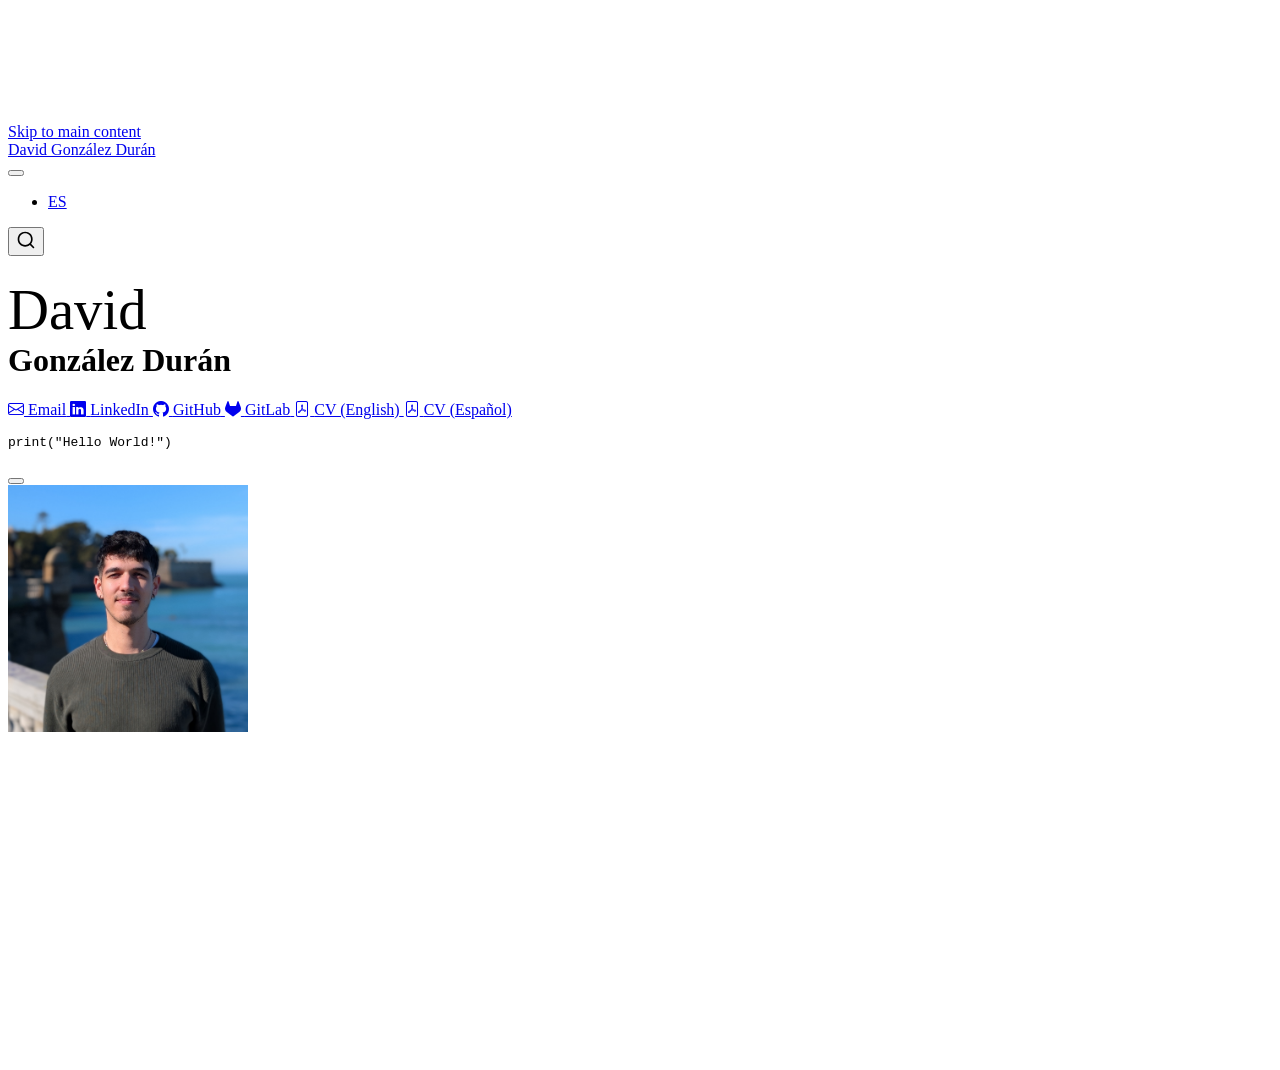
==== en/index.html @ 1451e38f "Built site for gh-pages" ====
<!DOCTYPE html>
<html xmlns="http://www.w3.org/1999/xhtml" lang="en" xml:lang="en"><head>

<meta charset="utf-8">
<meta name="generator" content="quarto-1.11.9">

<meta name="viewport" content="width=device-width, initial-scale=1.0, user-scalable=yes">


<title>David González Durán</title>
<style>
/* Default styles provided by pandoc.
** See https://pandoc.org/MANUAL.html#variables-for-html for config info.
*/
span.smallcaps{font-variant: small-caps;}
div.columns{display: flex; gap: 1.5em;}
div.column{flex: auto;}
@media screen {
div.columns{gap: min(4vw, 1.5em);}
div.column{overflow-x: auto;}
}
div.hanging-indent{margin-left: 1.5em; text-indent: -1.5em;}
ul.task-list{list-style: none;}
ul.task-list li input[type="checkbox"] {
  width: 0.8em;
  margin: 0 0.8em 0.2em -1em; /* quarto-specific, see https://github.com/quarto-dev/quarto-cli/issues/4556 */ 
  vertical-align: middle;
}
/* CSS for syntax highlighting */
html { -webkit-text-size-adjust: 100%; }
pre > code.sourceCode { white-space: pre; position: relative; }
pre > code.sourceCode > span { display: inline-block; line-height: 1.25; }
pre > code.sourceCode > span:empty { height: 1.2em; }
.sourceCode { overflow: visible; }
code.sourceCode > span { color: inherit; text-decoration: inherit; }
div.sourceCode { margin: 1em 0; }
pre.sourceCode { margin: 0; }
@media screen {
div.sourceCode { overflow: auto; }
}
@media print {
pre > code.sourceCode { white-space: pre-wrap; }
pre > code.sourceCode > span { text-indent: -5em; padding-left: 5em; }
}
pre.numberSource code
  { counter-reset: source-line 0; }
pre.numberSource code > span
  { position: relative; left: -4em; counter-increment: source-line; }
pre.numberSource code > span > a:first-child::before
  { content: counter(source-line);
    position: relative; left: -1em; text-align: right; vertical-align: baseline;
    border: none; display: inline-block;
    -webkit-touch-callout: none; -webkit-user-select: none;
    -khtml-user-select: none; -moz-user-select: none;
    -ms-user-select: none; user-select: none;
    padding: 0 4px; width: 4em;
  }
pre.numberSource { margin-left: 3em;  padding-left: 4px; }
div.sourceCode
  {   }
@media screen {
pre > code.sourceCode > span > a:first-child::before { text-decoration: underline; }
}
</style>


<script src="../site_libs/quarto-nav/quarto-nav.js"></script>
<script src="../site_libs/quarto-nav/headroom.min.js"></script>
<script src="../site_libs/clipboard/clipboard.min.js"></script>
<script src="../site_libs/quarto-search/autocomplete.umd.js"></script>
<script src="../site_libs/quarto-search/fuse.min.js"></script>
<script src="../site_libs/quarto-search/quarto-search.js"></script>
<meta name="quarto:offset" content="../">
<script src="../site_libs/quarto-html/quarto.js" type="module"></script>
<script src="../site_libs/quarto-html/tabsets/tabsets.js" type="module"></script>
<script src="../site_libs/quarto-html/scrollable-regions/scrollable-regions.js" type="module"></script>
<script src="../site_libs/quarto-html/popper.min.js"></script>
<script src="../site_libs/quarto-html/tippy.umd.min.js"></script>
<link href="../site_libs/quarto-html/tippy.css" rel="stylesheet">
<link href="../site_libs/quarto-html/quarto-syntax-highlighting-63b5708e65d6cd79cd7618c58d0c21e7.css" rel="stylesheet" id="quarto-text-highlighting-styles">
<script src="../site_libs/bootstrap/bootstrap.min.js"></script>
<link href="../site_libs/bootstrap/bootstrap-icons.css" rel="stylesheet">
<link href="../site_libs/bootstrap/bootstrap-48eea8e06ff06eb442a2daacfce5ac08.min.css" rel="stylesheet" append-hash="true" id="quarto-bootstrap" data-mode="light">
<script id="quarto-search-options" type="application/json">{
  "location": "navbar",
  "copy-button": false,
  "collapse-after": 3,
  "panel-placement": "end",
  "type": "overlay",
  "limit": 50,
  "keyboard-shortcut": [
    "f",
    "/",
    "s"
  ],
  "show-item-context": false,
  "language": {
    "search-no-results-text": "No results",
    "search-matching-documents-text": "matching documents",
    "search-copy-link-title": "Copy link to search",
    "search-hide-matches-text": "Hide additional matches",
    "search-more-match-text": "more match in this document",
    "search-more-matches-text": "more matches in this document",
    "search-clear-button-title": "Clear",
    "search-text-placeholder": "",
    "search-detached-cancel-button-title": "Cancel",
    "search-submit-button-title": "Submit",
    "search-label": "Search"
  }
}</script>


<link rel="stylesheet" href="../styles.css">
<link rel="alternate" hreflang="es" href="https://davidgondur.github.io/">
<link rel="alternate" hreflang="en" href="https://davidgondur.github.io/en/">
<link rel="alternate" hreflang="x-default" href="https://davidgondur.github.io/">
</head>

<body class="nav-fixed fullcontent quarto-light"><a id="quarto-skip-link" class="visually-hidden-focusable" href="#quarto-document-content">Skip to main content</a>

<div id="quarto-search-results"></div>
  <header id="quarto-header" class="headroom fixed-top">
    <nav class="navbar navbar-expand-lg " data-bs-theme="dark" aria-label="Site">
      <div class="navbar-container container-fluid">
      <div class="navbar-brand-container mx-auto">
    <a class="navbar-brand" href="../index.html">
    <span class="navbar-title">David González Durán</span>
    </a>
  </div>
          <button class="navbar-toggler" type="button" data-bs-toggle="collapse" data-bs-target="#navbarCollapse" aria-controls="navbarCollapse" aria-expanded="false" aria-label="Toggle navigation" onclick="if (window.quartoToggleHeadroom) { window.quartoToggleHeadroom(); }">
  <span class="navbar-toggler-icon"></span>
</button>
          <div class="collapse navbar-collapse" id="navbarCollapse">
            <ul class="navbar-nav navbar-nav-scroll ms-auto">
  <li class="nav-item">
    <a class="nav-link" href="../" hreflang="es" lang="es" title="Ver en español" aria-label="Ver en español"> 
<span class="menu-text">ES</span></a>
  </li>  
</ul>
          </div> <!-- /navcollapse -->
            <div class="quarto-navbar-tools">
</div>
            <div id="quarto-search" class="" title="Search"></div>
      </div> <!-- /container-fluid -->
    </nav>
</header>
<!-- content -->
<div id="quarto-content" class="quarto-container page-columns page-rows-contents page-layout-article page-navbar">
<!-- sidebar -->
<!-- margin-sidebar -->
    
<!-- main -->
<div class="quarto-about-solana column-body">
  <div class="about-entity">
    <div class="entity-contents">
      <header id="title-block-header" class="quarto-title-block default">
<div class="quarto-title">
<h1 class="title"><span style="font-weight: 400; font-size: 1.5cm; display: block;">David</span> González Durán</h1>
</div>
<div class="quarto-title-meta">
  </div>
</header> <div class="about-links">
  <a href="mailto:davidgondur@protonmail.com" class="about-link" rel="" target="">
    <i class="bi bi-envelope"></i>
     <span class="about-link-text">Email</span>
  </a>
  <a href="https://www.linkedin.com/in/davidgondur/" class="about-link" rel="" target="">
    <i class="bi bi-linkedin"></i>
     <span class="about-link-text">LinkedIn</span>
  </a>
  <a href="https://github.com/davidgondur" class="about-link" rel="" target="">
    <i class="bi bi-github"></i>
     <span class="about-link-text">GitHub</span>
  </a>
  <a href="https://gitlab.com/davidgondur" class="about-link" rel="" target="">
    <i class="bi bi-gitlab"></i>
     <span class="about-link-text">GitLab</span>
  </a>
  <a href="/assets/documents/cv-en.pdf" class="about-link" rel="" target="">
    <i class="bi bi-file-pdf"></i>
     <span class="about-link-text">CV (English)</span>
  </a>
  <a href="/assets/documents/cv-es.pdf" class="about-link" rel="" target="">
    <i class="bi bi-file-pdf"></i>
     <span class="about-link-text">CV (Español)</span>
  </a>
</div>
      <div class="about-contents"><main class="content" id="quarto-document-content" tabindex="-1">
<div class="code-copy-outer-scaffold"><div class="sourceCode" id="cb1"><pre class="sourceCode python code-with-copy"><code class="sourceCode python"><span id="cb1-1"><a href="#cb1-1" aria-hidden="true" tabindex="-1"></a><span class="bu">print</span>(<span class="st">"Hello World!"</span>)</span></code></pre></div><button title="Copy to Clipboard" class="code-copy-button"><i class="bi"></i></button></div>


</main></div>
    </div>
    <img src="../assets/images/profile_pic.jpg" class="about-image
  rounded " style="width: 15em;">
  </div>
</div>
 <!-- /main -->
<script id="quarto-html-after-body" type="application/javascript">
  window.document.addEventListener("DOMContentLoaded", function (event) {
    const isCodeAnnotation = (el) => {
      for (const clz of el.classList) {
        if (clz.startsWith('code-annotation-')) {                     
          return true;
        }
      }
      return false;
    }
    const onCopySuccess = function(e) {
      // button target
      const button = e.trigger;
      // don't keep focus
      button.blur();
      // flash "checked"
      button.classList.add('code-copy-button-checked');
      var currentTitle = button.getAttribute("title");
      button.setAttribute("title", "Copied!");
      let tooltip;
      if (window.bootstrap) {
        button.setAttribute("data-bs-toggle", "tooltip");
        button.setAttribute("data-bs-placement", "left");
        button.setAttribute("data-bs-title", "Copied!");
        tooltip = new bootstrap.Tooltip(button, 
          { trigger: "manual", 
            customClass: "code-copy-button-tooltip",
            offset: [0, -8]});
        tooltip.show();    
      }
      setTimeout(function() {
        if (tooltip) {
          tooltip.hide();
          button.removeAttribute("data-bs-title");
          button.removeAttribute("data-bs-toggle");
          button.removeAttribute("data-bs-placement");
        }
        button.setAttribute("title", currentTitle);
        button.classList.remove('code-copy-button-checked');
      }, 1000);
      // clear code selection
      e.clearSelection();
    }
    const getTextToCopy = function(trigger) {
      const outerScaffold = trigger.parentElement.cloneNode(true);
      const codeEl = outerScaffold.querySelector('code');
      for (const childEl of codeEl.children) {
        if (isCodeAnnotation(childEl)) {
          childEl.remove();
        }
      }
      return codeEl.innerText;
    }
    const clipboard = new window.ClipboardJS('.code-copy-button:not([data-in-quarto-modal])', {
      text: getTextToCopy
    });
    clipboard.on('success', onCopySuccess);
    if (window.document.getElementById('quarto-embedded-source-code-modal')) {
      const clipboardModal = new window.ClipboardJS('.code-copy-button[data-in-quarto-modal]', {
        text: getTextToCopy,
        container: window.document.getElementById('quarto-embedded-source-code-modal')
      });
      clipboardModal.on('success', onCopySuccess);
    }
      var localhostRegex = new RegExp(/^(?:http|https):\/\/localhost\:?[0-9]*\//);
      var mailtoRegex = new RegExp(/^mailto:/);
        var filterRegex = new RegExp("https:\/\/davidgondur\.github\.io");
      var isInternal = (href) => {
          return filterRegex.test(href) || localhostRegex.test(href) || mailtoRegex.test(href);
      }
      // Inspect non-navigation links and adorn them if external
      window.quartoDecorateExternalLinks = function (root) {
     var links = (root || window.document).querySelectorAll('a[href]:not(.nav-link):not(.navbar-brand):not(.toc-action):not(.sidebar-link):not(.sidebar-item-toggle):not(.pagination-link):not(.no-external):not([aria-hidden]):not(.dropdown-item):not(.quarto-navigation-tool):not(.about-link)');
      for (var i=0; i<links.length; i++) {
        const link = links[i];
        if (!isInternal(link.href)) {
          // undo the damage that might have been done by quarto-nav.js in the case of
          // links that we want to consider external
          if (link.dataset.originalHref !== undefined) {
            link.href = link.dataset.originalHref;
          }
          if (!link.classList.contains('no-external-icon')) {
          }
        }
      }
      };
      window.quartoDecorateExternalLinks(window.document);
    // Esc closes the popup (WCAG 1.4.13) and focus leaving both trigger and
    // popup closes it (WCAG 2.4.11); tippy handles neither for interactive popups.
    const hideOnEscAndFocusOut = {
      name: 'hideOnEscAndFocusOut',
      defaultValue: true,
      fn(instance) {
        const dismiss = () => {
          // A show scheduled by the trigger delay would otherwise reopen it
          instance.clearDelayTimeouts();
          instance.hide();
        };
        const onKeyDown = (event) => {
          if (event.key !== 'Escape') {
            return;
          }
          // Keep Esc from also reaching page handlers (e.g. reveal.js overview),
          // except an open reveal.js slide menu, which Esc should close too.
          // The menu handles keys only when its keyboard option is on.
          const menuHandlesEsc = window.Reveal?.getPlugin?.('menu')?.isOpen() &&
            window.Reveal.getConfig().menu?.keyboard !== false;
          if (!menuHandlesEsc) {
            event.stopPropagation();
          }
          if (instance.popper.contains(window.document.activeElement)) {
            // Disabled while refocusing so the focus trigger does not reopen it
            instance.disable();
            instance.reference.focus();
            instance.enable();
          }
          dismiss();
        };
        const onFocusOut = (event) => {
          const target = event.relatedTarget;
          if (target && !instance.reference.contains(target) &&
              !instance.popper.contains(target)) {
            dismiss();
          }
        };
        // On the trigger too: a click trigger (code-annotations: select) has no
        // blur handling. Attached for the instance's lifetime so leaving the
        // trigger also cancels a show still pending on the trigger delay.
        instance.reference.addEventListener('focusout', onFocusOut);
        return {
          onShow() {
            window.document.addEventListener('keydown', onKeyDown, true);
            instance.popper.addEventListener('focusout', onFocusOut);
          },
          onHide() {
            window.document.removeEventListener('keydown', onKeyDown, true);
            instance.popper.removeEventListener('focusout', onFocusOut);
          },
          onDestroy() {
            instance.reference.removeEventListener('focusout', onFocusOut);
          },
        };
      },
    };
    function tippyHover(el, contentFn, onTriggerFn, onUntriggerFn) {
      const config = {
        allowHTML: true,
        maxWidth: 500,
        delay: 100,
        arrow: false,
        appendTo: function(el) {
            return el.parentElement;
        },
        interactive: true,
        interactiveBorder: 10,
        theme: 'quarto',
        placement: 'bottom-start',
        plugins: [hideOnEscAndFocusOut],
      };
      if (contentFn) {
        config.content = contentFn;
      }
      if (onTriggerFn) {
        config.onTrigger = onTriggerFn;
      }
      if (onUntriggerFn) {
        config.onUntrigger = onUntriggerFn;
      }
      window.tippy(el, config); 
    }
    const noterefs = window.document.querySelectorAll('a[role="doc-noteref"]');
    for (var i=0; i<noterefs.length; i++) {
      const ref = noterefs[i];
      tippyHover(ref, function() {
        // use id or data attribute instead here
        let href = ref.getAttribute('data-footnote-href') || ref.getAttribute('href');
        try { href = new URL(href).hash; } catch {}
        const id = href.replace(/^#\/?/, "");
        const note = window.document.getElementById(id);
        if (note) {
          return note.innerHTML;
        } else {
          return "";
        }
      });
    }
    const xrefs = window.document.querySelectorAll('a.quarto-xref');
    const processXRef = (id, note) => {
      // Strip column container classes
      const stripColumnClz = (el) => {
        el.classList.remove("page-full", "page-columns");
        if (el.children) {
          for (const child of el.children) {
            stripColumnClz(child);
          }
        }
      }
      stripColumnClz(note)
      if (id === null || id.startsWith('sec-')) {
        // Special case sections, only their first couple elements
        const container = document.createElement("div");
        if (note.children && note.children.length > 2) {
          container.appendChild(note.children[0].cloneNode(true));
          for (let i = 1; i < note.children.length; i++) {
            const child = note.children[i];
            if (child.tagName === "P" && child.innerText === "") {
              continue;
            } else {
              container.appendChild(child.cloneNode(true));
              break;
            }
          }
          if (window.Quarto?.typesetMath) {
            window.Quarto.typesetMath(container);
          }
          return container.innerHTML
        } else {
          if (window.Quarto?.typesetMath) {
            window.Quarto.typesetMath(note);
          }
          return note.innerHTML;
        }
      } else {
        // Remove any anchor links if they are present
        const anchorLink = note.querySelector('a.anchorjs-link');
        if (anchorLink) {
          anchorLink.remove();
        }
        if (window.Quarto?.typesetMath) {
          window.Quarto.typesetMath(note);
        }
        if (note.classList.contains("callout")) {
          return note.outerHTML;
        } else {
          return note.innerHTML;
        }
      }
    }
    for (var i=0; i<xrefs.length; i++) {
      const xref = xrefs[i];
      tippyHover(xref, undefined, function(instance) {
        instance.disable();
        let url = xref.getAttribute('href');
        let hash = undefined; 
        if (url.startsWith('#')) {
          hash = url;
        } else {
          try { hash = new URL(url).hash; } catch {}
        }
        if (hash) {
          const id = hash.replace(/^#\/?/, "");
          const note = window.document.getElementById(id);
          if (note !== null) {
            try {
              const html = processXRef(id, note.cloneNode(true));
              instance.setContent(html);
            } finally {
              instance.enable();
              instance.show();
            }
          } else {
            // See if we can fetch this
            fetch(url.split('#')[0])
            .then(res => res.text())
            .then(html => {
              const parser = new DOMParser();
              const htmlDoc = parser.parseFromString(html, "text/html");
              const note = htmlDoc.getElementById(id);
              if (note !== null) {
                const html = processXRef(id, note);
                instance.setContent(html);
              } 
            }).finally(() => {
              instance.enable();
              instance.show();
            });
          }
        } else {
          // See if we can fetch a full url (with no hash to target)
          // This is a special case and we should probably do some content thinning / targeting
          fetch(url)
          .then(res => res.text())
          .then(html => {
            const parser = new DOMParser();
            const htmlDoc = parser.parseFromString(html, "text/html");
            const note = htmlDoc.querySelector('main.content');
            if (note !== null) {
              // This should only happen for chapter cross references
              // (since there is no id in the URL)
              // remove the first header
              if (note.children.length > 0 && note.children[0].tagName === "HEADER") {
                note.children[0].remove();
              }
              const html = processXRef(null, note);
              instance.setContent(html);
            } 
          }).finally(() => {
            instance.enable();
            instance.show();
          });
        }
      }, function(instance) {
      });
    }
        let selectedAnnoteEl;
        const selectorForAnnotation = ( cell, annotation) => {
          let cellAttr = 'data-code-cell="' + cell + '"';
          let lineAttr = 'data-code-annotation="' +  annotation + '"';
          const selector = 'span[' + cellAttr + '][' + lineAttr + ']';
          return selector;
        }
        const selectCodeLines = (annoteEl) => {
          const doc = window.document;
          const targetCell = annoteEl.getAttribute("data-target-cell");
          const targetAnnotation = annoteEl.getAttribute("data-target-annotation");
          const annoteSpan = window.document.querySelector(selectorForAnnotation(targetCell, targetAnnotation));
          const lines = annoteSpan.getAttribute("data-code-lines").split(",");
          const lineIds = lines.map((line) => {
            return targetCell + "-" + line;
          })
          // Each band is positioned against its own containing block, which is
          // not the offsetParent of the lines, so place it from client rects.
          const placeBand = (band, firstEl, lastEl, codeBlock) => {
            const container = band.offsetParent;
            if (container === null) {
              return;
            }
            const containerRect = container.getBoundingClientRect();
            // Reveal.js scales slides with a transform, so convert client
            // pixels back to the CSS pixels of the container.
            const scale = containerRect.height / container.offsetHeight || 1;
            const firstRect = firstEl.getBoundingClientRect();
            const lastRect = lastEl.getBoundingClientRect();
            const top = (firstRect.top - containerRect.top) / scale - container.clientTop + container.scrollTop;
            const height = (lastRect.bottom - firstRect.top) / scale;
            band.style.top = top - 2 + "px";
            band.style.height = height + 4 + "px";
            if (codeBlock) {
              // Without the copy button wrapper, the containing block is wider
              // than the code block, so span the code block explicitly.
              const blockRect = codeBlock.getBoundingClientRect();
              band.style.left = (blockRect.left - containerRect.left) / scale - container.clientLeft + container.scrollLeft + "px";
              band.style.width = blockRect.width / scale + "px";
            }
          };
          if (lineIds.length > 0) {
            const el = window.document.getElementById(lineIds[0]);
            const lastEl = window.document.getElementById(lineIds[lineIds.length - 1]);
            const parent = el.parentElement.parentElement;
            // cook up a div (if necessary) and position it
            let div = window.document.getElementById("code-annotation-line-highlight");
            if (div === null) {
              div = window.document.createElement("div");
              div.setAttribute("id", "code-annotation-line-highlight");
              div.style.position = 'absolute';
              parent.appendChild(div);
            }
            placeBand(div, el, lastEl, parent.closest("div.sourceCode") || parent);
            let gutterDiv = window.document.getElementById("code-annotation-line-highlight-gutter");
            if (gutterDiv === null) {
              gutterDiv = window.document.createElement("div");
              gutterDiv.setAttribute("id", "code-annotation-line-highlight-gutter");
              gutterDiv.style.position = 'absolute';
              const codeCell = window.document.getElementById(targetCell);
              const gutter = codeCell.querySelector('.code-annotation-gutter');
              gutter.appendChild(gutterDiv);
            }
            placeBand(gutterDiv, el, lastEl);
            selectedAnnoteEl = annoteEl;
          }
        };
        const unselectCodeLines = () => {
          const elementsIds = ["code-annotation-line-highlight", "code-annotation-line-highlight-gutter"];
          elementsIds.forEach((elId) => {
            const div = window.document.getElementById(elId);
            if (div) {
              div.remove();
            }
          });
          selectedAnnoteEl = undefined;
        };
          // Handle positioning of the toggle
      window.addEventListener(
        "resize",
        throttle(() => {
          elRect = undefined;
          if (selectedAnnoteEl) {
            selectCodeLines(selectedAnnoteEl);
          }
        }, 10)
      );
      function throttle(fn, ms) {
      let throttle = false;
      let timer;
        return (...args) => {
          if(!throttle) { // first call gets through
              fn.apply(this, args);
              throttle = true;
          } else { // all the others get throttled
              if(timer) clearTimeout(timer); // cancel #2
              timer = setTimeout(() => {
                fn.apply(this, args);
                timer = throttle = false;
              }, ms);
          }
        };
      }
        // Attach click handler to the DT
        const annoteDls = window.document.querySelectorAll('dt[data-target-cell]');
        for (const annoteDlNode of annoteDls) {
          annoteDlNode.addEventListener('click', (event) => {
            const clickedEl = event.target;
            if (clickedEl !== selectedAnnoteEl) {
              unselectCodeLines();
              const activeEl = window.document.querySelector('dt[data-target-cell].code-annotation-active');
              if (activeEl) {
                activeEl.classList.remove('code-annotation-active');
              }
              selectCodeLines(clickedEl);
              clickedEl.classList.add('code-annotation-active');
            } else {
              // Unselect the line
              unselectCodeLines();
              clickedEl.classList.remove('code-annotation-active');
            }
          });
        }
    const findCites = (el) => {
      const parentEl = el.parentElement;
      if (parentEl) {
        const cites = parentEl.dataset.cites;
        if (cites) {
          return {
            el,
            cites: cites.split(' ')
          };
        } else {
          return findCites(el.parentElement)
        }
      } else {
        return undefined;
      }
    };
    var bibliorefs = window.document.querySelectorAll('a[role="doc-biblioref"]');
    for (var i=0; i<bibliorefs.length; i++) {
      const ref = bibliorefs[i];
      const citeInfo = findCites(ref);
      if (citeInfo) {
        tippyHover(citeInfo.el, function() {
          var popup = window.document.createElement('div');
          citeInfo.cites.forEach(function(cite) {
            var citeDiv = window.document.createElement('div');
            citeDiv.classList.add('hanging-indent');
            citeDiv.classList.add('csl-entry');
            var biblioDiv = window.document.getElementById('ref-' + cite);
            if (biblioDiv) {
              citeDiv.innerHTML = biblioDiv.innerHTML;
            }
            popup.appendChild(citeDiv);
          });
          return popup.innerHTML;
        });
      }
    }
  });
  </script>
  <script type="application/javascript">
  window.quartoScrollableRegionsLabels = {"code":"Scrollable code","output":"Scrollable output"};
  </script>
</div> <!-- /content -->




</body></html>
---- site_libs/quarto-html/tippy.css ----
.tippy-box[data-animation=fade][data-state=hidden]{opacity:0}[data-tippy-root]{max-width:calc(100vw - 10px)}.tippy-box{position:relative;background-color:#333;color:#fff;border-radius:4px;font-size:14px;line-height:1.4;white-space:normal;outline:0;transition-property:transform,visibility,opacity}.tippy-box[data-placement^=top]>.tippy-arrow{bottom:0}.tippy-box[data-placement^=top]>.tippy-arrow:before{bottom:-7px;left:0;border-width:8px 8px 0;border-top-color:initial;transform-origin:center top}.tippy-box[data-placement^=bottom]>.tippy-arrow{top:0}.tippy-box[data-placement^=bottom]>.tippy-arrow:before{top:-7px;left:0;border-width:0 8px 8px;border-bottom-color:initial;transform-origin:center bottom}.tippy-box[data-placement^=left]>.tippy-arrow{right:0}.tippy-box[data-placement^=left]>.tippy-arrow:before{border-width:8px 0 8px 8px;border-left-color:initial;right:-7px;transform-origin:center left}.tippy-box[data-placement^=right]>.tippy-arrow{left:0}.tippy-box[data-placement^=right]>.tippy-arrow:before{left:-7px;border-width:8px 8px 8px 0;border-right-color:initial;transform-origin:center right}.tippy-box[data-inertia][data-state=visible]{transition-timing-function:cubic-bezier(.54,1.5,.38,1.11)}.tippy-arrow{width:16px;height:16px;color:#333}.tippy-arrow:before{content:"";position:absolute;border-color:transparent;border-style:solid}.tippy-content{position:relative;padding:5px 9px;z-index:1}
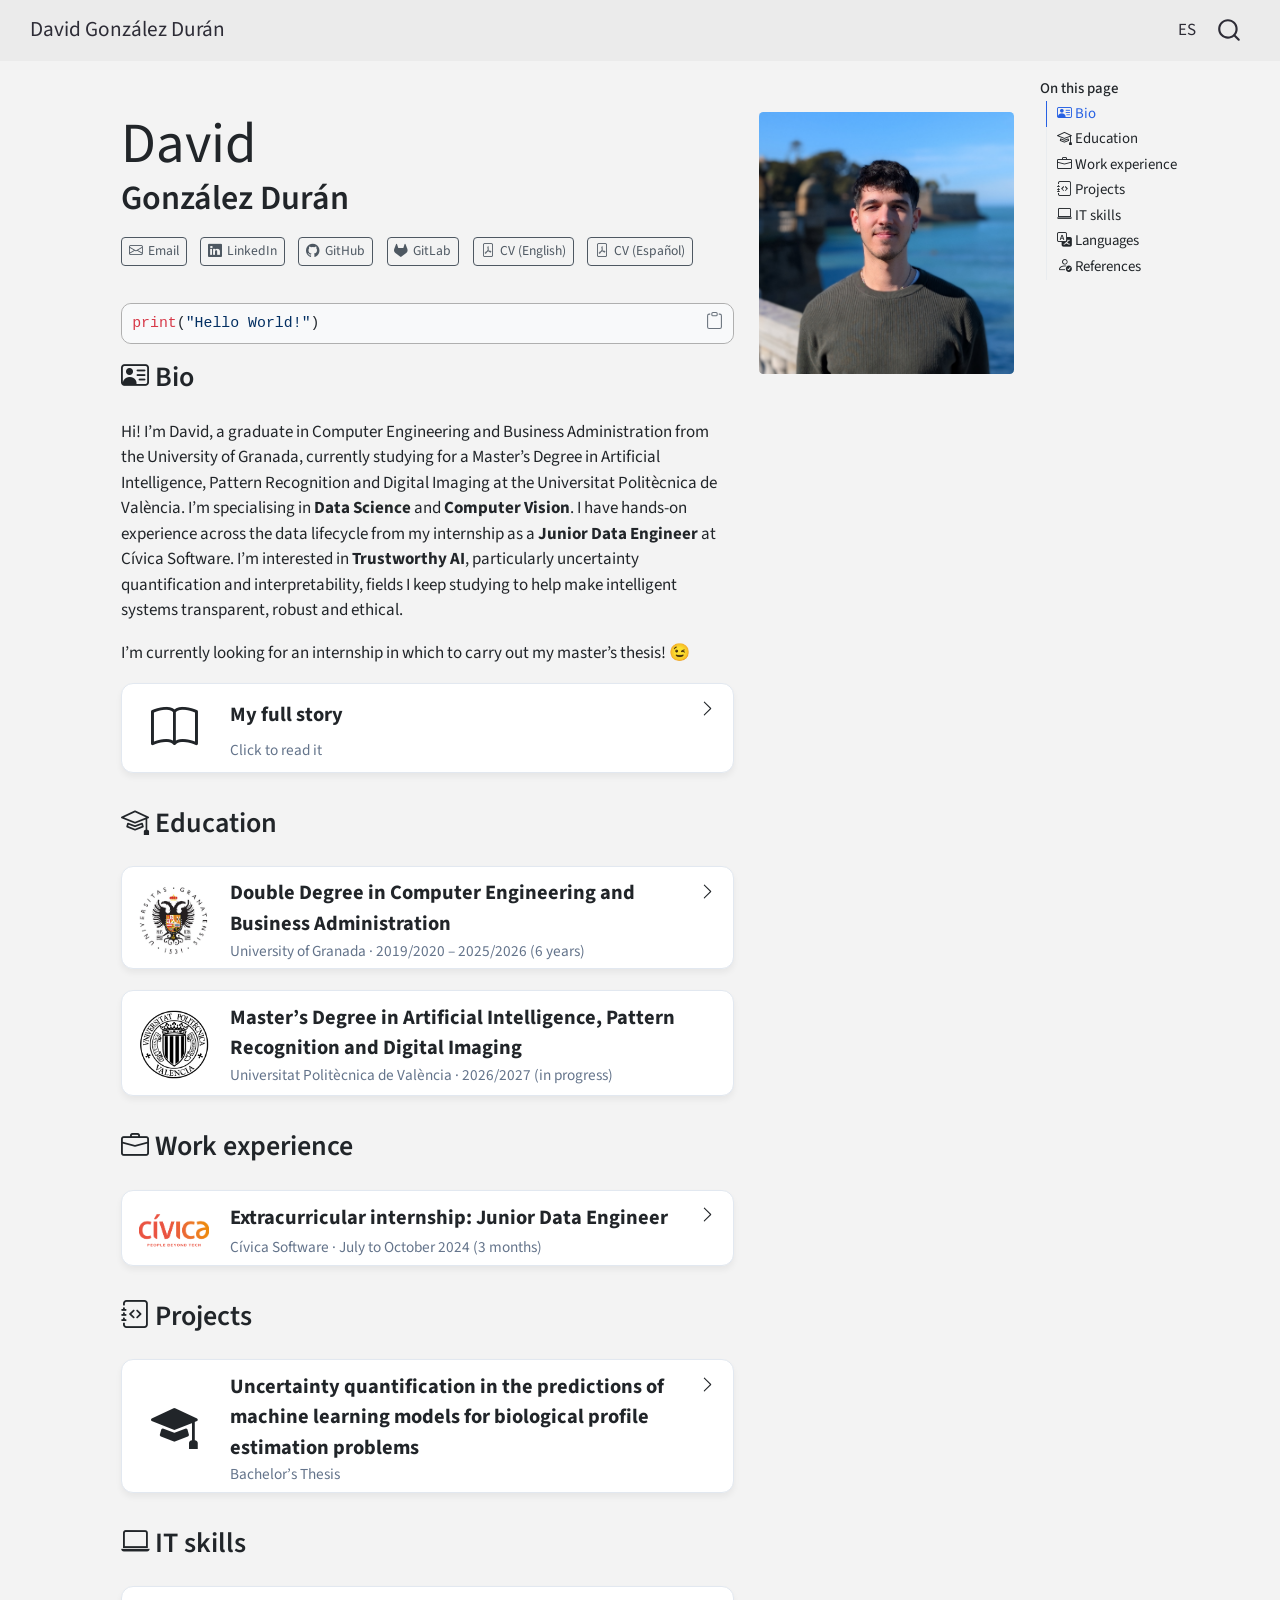
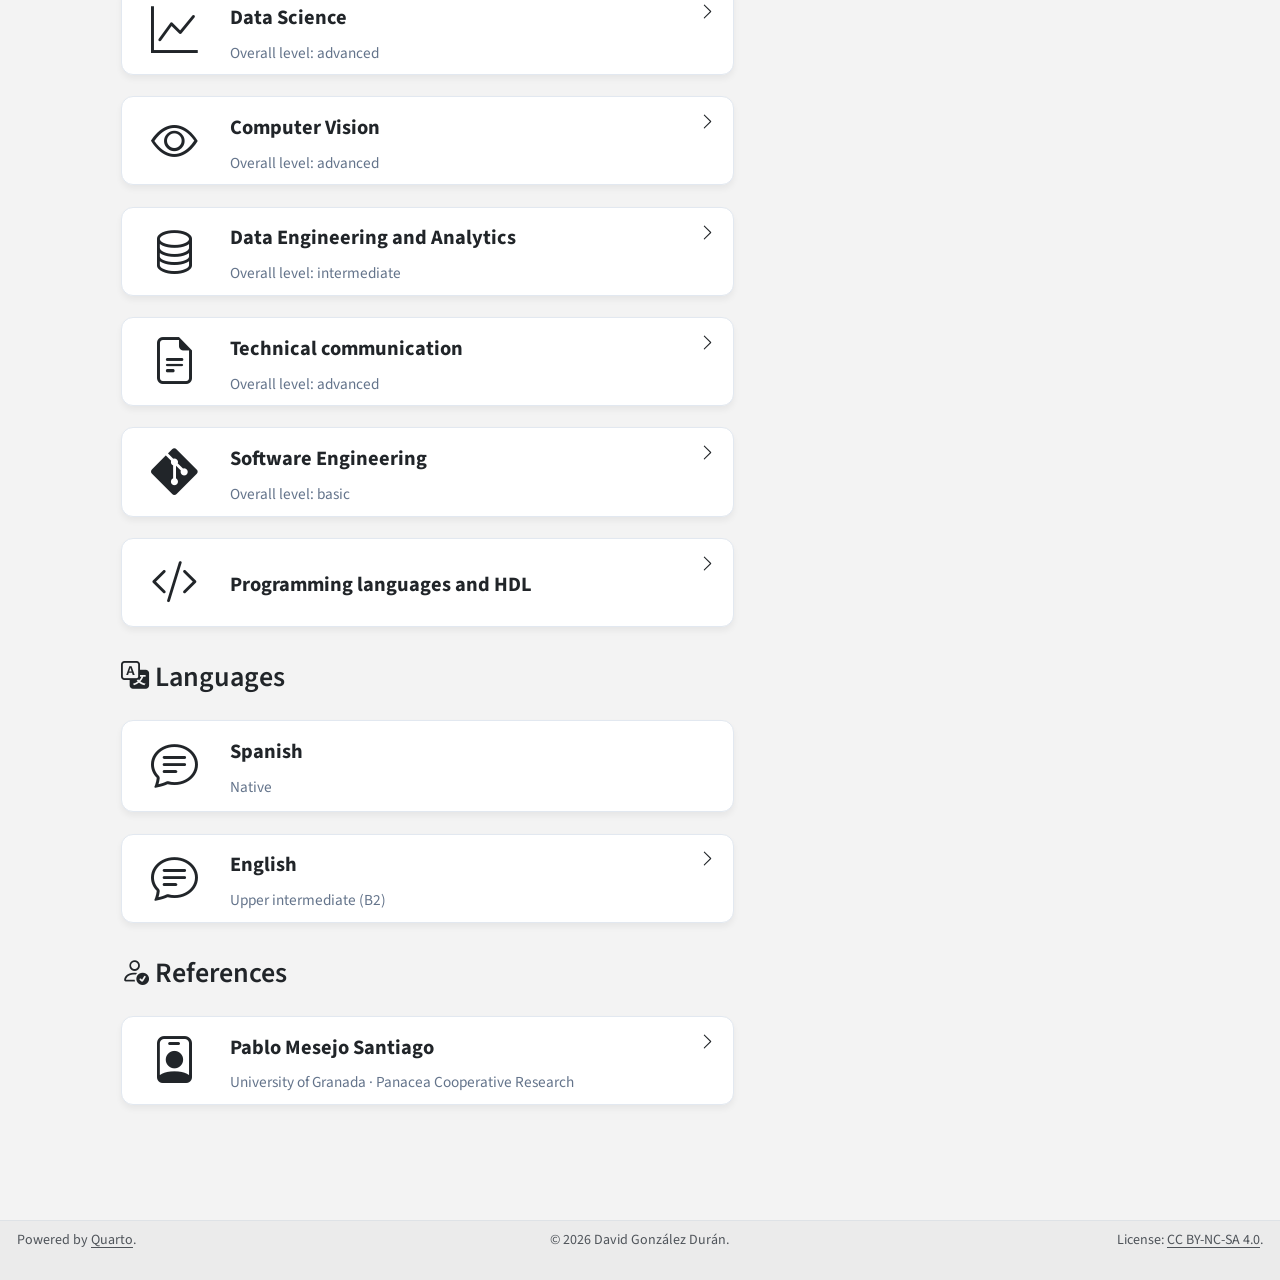
==== commit 5a68db3b: "Built site for gh-pages" ====
--- a/en/index.html
+++ b/en/index.html
@@ -2,7 +2,7 @@
 <html xmlns="http://www.w3.org/1999/xhtml" lang="en" xml:lang="en"><head>
 
 <meta charset="utf-8">
-<meta name="generator" content="quarto-1.11.9">
+<meta name="generator" content="quarto-1.10.18">
 
 <meta name="viewport" content="width=device-width, initial-scale=1.0, user-scalable=yes">
 
@@ -73,14 +73,16 @@
 <meta name="quarto:offset" content="../">
 <script src="../site_libs/quarto-html/quarto.js" type="module"></script>
 <script src="../site_libs/quarto-html/tabsets/tabsets.js" type="module"></script>
-<script src="../site_libs/quarto-html/scrollable-regions/scrollable-regions.js" type="module"></script>
 <script src="../site_libs/quarto-html/popper.min.js"></script>
 <script src="../site_libs/quarto-html/tippy.umd.min.js"></script>
 <link href="../site_libs/quarto-html/tippy.css" rel="stylesheet">
-<link href="../site_libs/quarto-html/quarto-syntax-highlighting-63b5708e65d6cd79cd7618c58d0c21e7.css" rel="stylesheet" id="quarto-text-highlighting-styles">
+<link href="../site_libs/quarto-html/quarto-syntax-highlighting-bb62276ab45c84d9efd712f51ff97b5a.css" rel="stylesheet" id="quarto-text-highlighting-styles">
 <script src="../site_libs/bootstrap/bootstrap.min.js"></script>
 <link href="../site_libs/bootstrap/bootstrap-icons.css" rel="stylesheet">
-<link href="../site_libs/bootstrap/bootstrap-48eea8e06ff06eb442a2daacfce5ac08.min.css" rel="stylesheet" append-hash="true" id="quarto-bootstrap" data-mode="light">
+<link href="../site_libs/bootstrap/bootstrap-ad0585cc52285d5ca831dbc6de2a3a3a.min.css" rel="stylesheet" append-hash="true" id="quarto-bootstrap" data-mode="light">
+<script src="../site_libs/quarto-contrib/glightbox/glightbox.min.js"></script>
+<link href="../site_libs/quarto-contrib/glightbox/glightbox.min.css" rel="stylesheet">
+<link href="../site_libs/quarto-contrib/glightbox/lightbox.css" rel="stylesheet">
 <script id="quarto-search-options" type="application/json">{
   "location": "navbar",
   "copy-button": false,
@@ -116,18 +118,19 @@
 <link rel="alternate" hreflang="x-default" href="https://davidgondur.github.io/">
 </head>
 
-<body class="nav-fixed fullcontent quarto-light"><a id="quarto-skip-link" class="visually-hidden-focusable" href="#quarto-document-content">Skip to main content</a>
+<body class="nav-fixed quarto-light">
 
 <div id="quarto-search-results"></div>
   <header id="quarto-header" class="headroom fixed-top">
-    <nav class="navbar navbar-expand-lg " data-bs-theme="dark" aria-label="Site">
+    <nav class="navbar navbar-expand-lg " data-bs-theme="dark">
       <div class="navbar-container container-fluid">
       <div class="navbar-brand-container mx-auto">
     <a class="navbar-brand" href="../index.html">
     <span class="navbar-title">David González Durán</span>
     </a>
   </div>
-          <button class="navbar-toggler" type="button" data-bs-toggle="collapse" data-bs-target="#navbarCollapse" aria-controls="navbarCollapse" aria-expanded="false" aria-label="Toggle navigation" onclick="if (window.quartoToggleHeadroom) { window.quartoToggleHeadroom(); }">
+            <div id="quarto-search" class="" title="Search"></div>
+          <button class="navbar-toggler" type="button" data-bs-toggle="collapse" data-bs-target="#navbarCollapse" aria-controls="navbarCollapse" role="menu" aria-expanded="false" aria-label="Toggle navigation" onclick="if (window.quartoToggleHeadroom) { window.quartoToggleHeadroom(); }">
   <span class="navbar-toggler-icon"></span>
 </button>
           <div class="collapse navbar-collapse" id="navbarCollapse">
@@ -140,7 +143,6 @@
           </div> <!-- /navcollapse -->
             <div class="quarto-navbar-tools">
 </div>
-            <div id="quarto-search" class="" title="Search"></div>
       </div> <!-- /container-fluid -->
     </nav>
 </header>
@@ -148,7 +150,20 @@
 <div id="quarto-content" class="quarto-container page-columns page-rows-contents page-layout-article page-navbar">
 <!-- sidebar -->
 <!-- margin-sidebar -->
-    
+    <div id="quarto-margin-sidebar" class="sidebar margin-sidebar">
+        <nav id="TOC" role="doc-toc" class="toc-active">
+    <h2 id="toc-title">On this page</h2>
+  <ul>
+  <li><a href="#bio" id="toc-bio" class="nav-link active" data-scroll-target="#bio"><span class="bi bi-person-vcard"></span> Bio</a></li>
+  <li><a href="#education" id="toc-education" class="nav-link" data-scroll-target="#education"><span class="bi bi-mortarboard"></span> Education</a></li>
+  <li><a href="#work-experience" id="toc-work-experience" class="nav-link" data-scroll-target="#work-experience"><span class="bi bi-briefcase"></span> Work experience</a></li>
+  <li><a href="#sec-projects" id="toc-sec-projects" class="nav-link" data-scroll-target="#sec-projects"><span class="bi bi-journal-code"></span> Projects</a></li>
+  <li><a href="#it-skills" id="toc-it-skills" class="nav-link" data-scroll-target="#it-skills"><span class="bi bi-laptop"></span> IT skills</a></li>
+  <li><a href="#languages" id="toc-languages" class="nav-link" data-scroll-target="#languages"><span class="bi bi-translate"></span> Languages</a></li>
+  <li><a href="#references" id="toc-references" class="nav-link" data-scroll-target="#references"><span class="bi bi-person-check"></span> References</a></li>
+  </ul>
+</nav>
+    </div>
 <!-- main -->
 <div class="quarto-about-solana column-body">
   <div class="about-entity">
@@ -185,10 +200,335 @@
      <span class="about-link-text">CV (Español)</span>
   </a>
 </div>
-      <div class="about-contents"><main class="content" id="quarto-document-content" tabindex="-1">
+      <div class="about-contents"><main class="content" id="quarto-document-content">
+
 <div class="code-copy-outer-scaffold"><div class="sourceCode" id="cb1"><pre class="sourceCode python code-with-copy"><code class="sourceCode python"><span id="cb1-1"><a href="#cb1-1" aria-hidden="true" tabindex="-1"></a><span class="bu">print</span>(<span class="st">"Hello World!"</span>)</span></code></pre></div><button title="Copy to Clipboard" class="code-copy-button"><i class="bi"></i></button></div>
-
-
+<section id="bio" class="level2">
+<h2 data-anchor-id="bio"><span class="bi bi-person-vcard"></span> Bio</h2>
+<p>Hi! I’m David, a graduate in Computer Engineering and Business Administration from the University of Granada, currently studying for a Master’s Degree in Artificial Intelligence, Pattern Recognition and Digital Imaging at the Universitat Politècnica de València. I’m specialising in <strong>Data Science</strong> and <strong>Computer Vision</strong>. I have hands-on experience across the data lifecycle from my internship as a <strong>Junior Data Engineer</strong> at Cívica Software. I’m interested in <strong>Trustworthy AI</strong>, particularly uncertainty quantification and interpretability, fields I keep studying to help make intelligent systems transparent, robust and ethical.</p>
+<p>I’m currently looking for an internship in which to carry out my master’s thesis! 😉</p>
+<div class="tarjeta callout callout-style-simple callout-note no-icon callout-titled">
+<div class="callout-header d-flex align-content-center collapsed" data-bs-toggle="collapse" data-bs-target=".callout-1-contents" aria-controls="callout-1" aria-expanded="false" aria-label="Toggle callout">
+<div class="callout-icon-container">
+<i class="callout-icon no-icon"></i>
+</div>
+<div class="callout-title-container flex-fill">
+<span class="screen-reader-only">Note</span><span class="bi bi-book icono"></span> <span class="titulo">My full story</span> <span class="subtitulo">Click to read it</span>
+</div>
+<div class="callout-btn-toggle d-inline-block border-0 py-1 ps-1 pe-0 float-end"><i class="callout-toggle"></i></div>
+</div>
+<div id="callout-1" class="callout-1-contents callout-collapse collapse">
+<div class="callout-body-container callout-body">
+<p>During my university studies I discovered my passion for AI, specifically <em>Machine Learning</em>, which made it possible to build algorithms that went far beyond code and to extract complex patterns from raw data, turning them into deep knowledge. This passion led me naturally to <strong>Data Science</strong>. I enjoy digging into datasets to uncover hidden patterns and creating visualisations that help explain the reality behind them.</p>
+<p>My technical foundation in the data lifecycle was strengthened during my extracurricular internship at <a href="https://civica-soft.com/">Cívica Software</a>, where I worked for 3 months as a <strong>Junior Data Engineer</strong> on a project for a financial institution. There I gained essential experience in the database ecosystem, which helped me understand the data lifecycle and ETL processes.</p>
+<p>Later, thanks to one of the most demanding but rewarding courses of my degree, I developed a strong interest in <strong>Computer Vision</strong>. This field allowed me to explore classical image representation and filtering, hand-crafted feature extraction and, ultimately, to dive into the fascinating world of <em>Deep Learning</em>, exploring the potential of CNNs and <em>Transformers</em> in complex tasks such as object detection and segmentation.</p>
+<div class="quarto-figure quarto-figure-center">
+<figure class="figure">
+<p><a href="../assets/images/adapted_ResNext50.png" class="lightbox" data-gallery="quarto-lightbox-gallery-1" title="Simplified diagram of the adapted ResNext50 architecture for age estimation (regression) in my Bachelor’s Thesis. Own work. The main goal was not to maximise the point accuracy of the predictions, but to build a reasonably lightweight model on which to quantify the uncertainty of those estimates."><img src="../assets/images/adapted_ResNext50.png" class="grande img-fluid figure-img" style="width:80.0%" alt="Simplified diagram of the adapted ResNext50 architecture for age estimation (regression) in my Bachelor’s Thesis. Own work. The main goal was not to maximise the point accuracy of the predictions, but to build a reasonably lightweight model on which to quantify the uncertainty of those estimates."></a></p>
+<figcaption>Simplified diagram of the adapted ResNext50 architecture for age estimation (regression) in my Bachelor’s Thesis. Own work. The main goal was not to maximise the point accuracy of the predictions, but to build a reasonably lightweight model on which to quantify the uncertainty of those estimates.</figcaption>
+</figure>
+</div>
+<p>However, I also realised that AI is not infallible: it not only makes objective mistakes, but also reproduces inaccuracies and systemic biases inherited from human-collected datasets. As a result, I have moved increasingly towards <strong>Trustworthy AI</strong>. I believe that for artificial intelligence to be truly useful in the real world, it must be transparent and robust.</p>
+<p>My most recent focus in this area is <strong>Uncertainty Quantification</strong>, the core of my Bachelor’s Thesis: <em>Uncertainty quantification in the predictions of machine learning models for biological profile estimation problems</em> (more details below in <a href="#sec-projects">Projects</a>). This work integrates <strong>Conformal Prediction</strong> into biological estimation tasks, such as estimating age and sex from maxillofacial X-rays, providing prediction intervals (in regression) and label sets (in classification) with statistical guarantees, thus capturing the uncertainty in each case.</p>
+<div class="quarto-figure quarto-figure-center">
+<figure class="figure">
+<p><a href="../assets/images/example_intervalic_estimation-es.jpg" class="lightbox" data-gallery="quarto-lightbox-gallery-2" title="Diagram of a regression model with conformal prediction that, besides returning a point prediction with the expected value, produces a prediction interval with 95% confidence. Own work (labels in Spanish)."><img src="../assets/images/example_intervalic_estimation-es.jpg" class="img-fluid figure-img" alt="Diagram of a regression model with conformal prediction that, besides returning a point prediction with the expected value, produces a prediction interval with 95% confidence. Own work (labels in Spanish)."></a></p>
+<figcaption>Diagram of a regression model with conformal prediction that, besides returning a point prediction with the expected value, produces a prediction interval with 95% confidence. Own work (labels in Spanish).</figcaption>
+</figure>
+</div>
+<p>I’m currently reading <em>Interpretable Machine Learning</em> by Christoph Molnar, to get a fuller picture of how to open the “black box” of algorithms.</p>
+<p>Beyond academics, I have always believed in taking an active part in the university community. During my degree I had the honour of serving for 1 year as <strong>vice-secretary</strong> and for 2 years as <strong>secretary of the Student Delegation of Computer and Telecommunication Engineering</strong> (DEIIT). In this role I was responsible for calling plenary sessions, drafting and publishing the minutes and managing the member register, as well as helping to organise school events (Fine Arts markets, School Day and a video game development Hackathon) or collaborating in others (Granabot).</p>
+</div>
+</div>
+</div>
+</section>
+<section id="education" class="level2">
+<h2 data-anchor-id="education"><span class="bi bi-mortarboard"></span> Education</h2>
+<div class="tarjeta callout callout-style-simple callout-note no-icon callout-titled">
+<div class="callout-header d-flex align-content-center collapsed" data-bs-toggle="collapse" data-bs-target=".callout-2-contents" aria-controls="callout-2" aria-expanded="false" aria-label="Toggle callout">
+<div class="callout-icon-container">
+<i class="callout-icon no-icon"></i>
+</div>
+<div class="callout-title-container flex-fill">
+<span class="screen-reader-only">Note</span><img src="../assets/images/logo_UGR.jpg" class="icono img-fluid"> <span class="titulo">Double Degree in Computer Engineering and Business Administration</span> <span class="subtitulo">University of Granada · 2019/2020 – 2025/2026 (6 years)</span>
+</div>
+<div class="callout-btn-toggle d-inline-block border-0 py-1 ps-1 pe-0 float-end"><i class="callout-toggle"></i></div>
+</div>
+<div id="callout-2" class="callout-2-contents callout-collapse collapse">
+<div class="callout-body-container callout-body">
+<p>Average grade of 8.01/10 in Computer Engineering and 8.36/10 in Business Administration.</p>
+</div>
+</div>
+</div>
+<div class="tarjeta callout callout-style-simple callout-note no-icon callout-empty-content callout-titled">
+<div class="callout-header d-flex align-content-center">
+<div class="callout-icon-container">
+<i class="callout-icon no-icon"></i>
+</div>
+<div class="callout-title-container flex-fill">
+<span class="screen-reader-only">Note</span><img src="../assets/images/logo_UPV.png" class="icono img-fluid"> <span class="titulo">Master’s Degree in Artificial Intelligence, Pattern Recognition and Digital Imaging</span> <span class="subtitulo">Universitat Politècnica de València · 2026/2027 (in progress)</span>
+</div>
+</div>
+<div class="callout-body-container callout-body">
+</div>
+</div>
+</section>
+<section id="work-experience" class="level2">
+<h2 data-anchor-id="work-experience"><span class="bi bi-briefcase"></span> Work experience</h2>
+<div class="tarjeta callout callout-style-simple callout-note no-icon callout-titled">
+<div class="callout-header d-flex align-content-center collapsed" data-bs-toggle="collapse" data-bs-target=".callout-4-contents" aria-controls="callout-4" aria-expanded="false" aria-label="Toggle callout">
+<div class="callout-icon-container">
+<i class="callout-icon no-icon"></i>
+</div>
+<div class="callout-title-container flex-fill">
+<span class="screen-reader-only">Note</span><img src="../assets/images/logo_civica_company.png" class="icono img-fluid"> <span class="titulo">Extracurricular internship: Junior Data Engineer</span> <span class="subtitulo">Cívica Software · July to October 2024 (3 months)</span>
+</div>
+<div class="callout-btn-toggle d-inline-block border-0 py-1 ps-1 pe-0 float-end"><i class="callout-toggle"></i></div>
+</div>
+<div id="callout-4" class="callout-4-contents callout-collapse collapse">
+<div class="callout-body-container callout-body">
+<ul>
+<li>Maintenance of Teradata and Snowflake databases.</li>
+<li>Monitoring of data flows through ETL processes with Informatica PowerCenter.</li>
+<li>Writing and maintaining the projects’ technical documentation, ensuring clarity and traceability of processes, with Microsoft Word.</li>
+<li>Preparing statistical reports to track KPIs with Power BI.</li>
+</ul>
+<p><a href="https://civica-soft.com/">Cívica Software website</a></p>
+</div>
+</div>
+</div>
+</section>
+<section id="sec-projects" class="level2">
+<h2 data-anchor-id="sec-projects"><span class="bi bi-journal-code"></span> Projects</h2>
+<div class="tarjeta callout callout-style-simple callout-note no-icon callout-titled">
+<div class="callout-header d-flex align-content-center collapsed" data-bs-toggle="collapse" data-bs-target=".callout-5-contents" aria-controls="callout-5" aria-expanded="false" aria-label="Toggle callout">
+<div class="callout-icon-container">
+<i class="callout-icon no-icon"></i>
+</div>
+<div class="callout-title-container flex-fill">
+<span class="screen-reader-only">Note</span><span class="bi bi-mortarboard-fill icono"></span> <span class="titulo">Uncertainty quantification in the predictions of machine learning models for biological profile estimation problems</span> <span class="subtitulo">Bachelor’s Thesis</span>
+</div>
+<div class="callout-btn-toggle d-inline-block border-0 py-1 ps-1 pe-0 float-end"><i class="callout-toggle"></i></div>
+</div>
+<div id="callout-5" class="callout-5-contents callout-collapse collapse">
+<div class="callout-body-container callout-body">
+<p><a href="../assets/images/example_intervalic_estimation-es.jpg" class="lightbox" data-gallery="quarto-lightbox-gallery-3"><img src="../assets/images/example_intervalic_estimation-es.jpg" class="img-fluid"></a></p>
+<p>In collaboration with <a href="https://panacea-coop.com/">Panacea Cooperative Research</a>, supervised by <a href="https://www.ugr.es/~pmesejo/">Pablo Mesejo Santiago</a> and mentored by <a href="https://www.linkedin.com/in/javier-venema/">Javier Venema Rodríguez</a>.</p>
+<ul>
+<li>Finding and managing academic literature (over 100 references, including books, papers and websites).</li>
+<li>Analysis, synthesis and application of state-of-the-art methods for biological estimation problems.</li>
+<li>Collaborative tools: Overleaf, Google Workspace and Microsoft 365.</li>
+</ul>
+<p><a href="https://github.com/esdavide2910/tfg-bioprofile-uncertainty" class="btn-github"><span class="bi bi-github"></span> tfg-bioprofile-uncertainty</a></p>
+</div>
+</div>
+</div>
+</section>
+<section id="it-skills" class="level2">
+<h2 data-anchor-id="it-skills"><span class="bi bi-laptop"></span> IT skills</h2>
+<div class="tarjeta callout callout-style-simple callout-note no-icon callout-titled">
+<div class="callout-header d-flex align-content-center collapsed" data-bs-toggle="collapse" data-bs-target=".callout-6-contents" aria-controls="callout-6" aria-expanded="false" aria-label="Toggle callout">
+<div class="callout-icon-container">
+<i class="callout-icon no-icon"></i>
+</div>
+<div class="callout-title-container flex-fill">
+<span class="screen-reader-only">Note</span><span class="bi bi-graph-up icono"></span> <span class="titulo">Data Science</span> <span class="subtitulo">Overall level: advanced</span>
+</div>
+<div class="callout-btn-toggle d-inline-block border-0 py-1 ps-1 pe-0 float-end"><i class="callout-toggle"></i></div>
+</div>
+<div id="callout-6" class="callout-6-contents callout-collapse collapse">
+<div class="callout-body-container callout-body">
+<ul>
+<li>Advanced use of <strong>Pandas</strong> and <strong>Polars</strong> for high-performance data manipulation and cleaning.</li>
+<li><strong>Matplotlib</strong>, <strong>Seaborn</strong> and <strong>Plotly</strong> to communicate complex insights through interactive, publication-quality charts.</li>
+<li>Expert use of <strong>Scikit-Learn</strong> for classical machine learning, and <strong>PyTorch</strong> and <strong>TensorFlow/Keras</strong> for deep learning.</li>
+<li>Specialised in uncertainty quantification with <strong>Crepes</strong>, <strong>MAPIE</strong> and <strong>TorchCP</strong>.</li>
+</ul>
+</div>
+</div>
+</div>
+<div class="tarjeta callout callout-style-simple callout-note no-icon callout-titled">
+<div class="callout-header d-flex align-content-center collapsed" data-bs-toggle="collapse" data-bs-target=".callout-7-contents" aria-controls="callout-7" aria-expanded="false" aria-label="Toggle callout">
+<div class="callout-icon-container">
+<i class="callout-icon no-icon"></i>
+</div>
+<div class="callout-title-container flex-fill">
+<span class="screen-reader-only">Note</span><span class="bi bi-eye icono"></span> <span class="titulo">Computer Vision</span> <span class="subtitulo">Overall level: advanced</span>
+</div>
+<div class="callout-btn-toggle d-inline-block border-0 py-1 ps-1 pe-0 float-end"><i class="callout-toggle"></i></div>
+</div>
+<div id="callout-7" class="callout-7-contents callout-collapse collapse">
+<div class="callout-body-container callout-body">
+<p>Experience in advanced academic projects with tools such as:</p>
+<ul>
+<li><strong>OpenCV</strong> for advanced image manipulation, digital filtering and classical vision.</li>
+<li><strong>Pillow</strong> for efficient image format handling and data preprocessing.</li>
+<li>Advanced use of <strong>PyTorch</strong> and <strong>TensorFlow/Keras</strong> to implement deep networks.</li>
+<li>Familiarity with <strong>ONNX</strong> for model interoperability.</li>
+</ul>
+</div>
+</div>
+</div>
+<div class="tarjeta callout callout-style-simple callout-note no-icon callout-titled">
+<div class="callout-header d-flex align-content-center collapsed" data-bs-toggle="collapse" data-bs-target=".callout-8-contents" aria-controls="callout-8" aria-expanded="false" aria-label="Toggle callout">
+<div class="callout-icon-container">
+<i class="callout-icon no-icon"></i>
+</div>
+<div class="callout-title-container flex-fill">
+<span class="screen-reader-only">Note</span><span class="bi bi-database icono"></span> <span class="titulo">Data Engineering and Analytics</span> <span class="subtitulo">Overall level: intermediate</span>
+</div>
+<div class="callout-btn-toggle d-inline-block border-0 py-1 ps-1 pe-0 float-end"><i class="callout-toggle"></i></div>
+</div>
+<div id="callout-8" class="callout-8-contents callout-collapse collapse">
+<div class="callout-body-container callout-body">
+<p>Intermediate <strong>SQL</strong> (CTEs, window functions, procedures…). Hands-on experience in corporate environments, focused on monitoring and maintaining existing data structures:</p>
+<ul>
+<li><strong>Data Warehousing</strong>: intermediate experience with <strong>Snowflake</strong> and <strong>Teradata</strong>, monitoring analytical datasets and making minor schema changes.</li>
+<li><strong>ETL &amp; Integration</strong>: basic experience with <strong>Informatica PowerCenter</strong>.</li>
+<li>Intermediate knowledge of <strong>Power BI</strong> for data visualisation.</li>
+</ul>
+</div>
+</div>
+</div>
+<div class="tarjeta callout callout-style-simple callout-note no-icon callout-titled">
+<div class="callout-header d-flex align-content-center collapsed" data-bs-toggle="collapse" data-bs-target=".callout-9-contents" aria-controls="callout-9" aria-expanded="false" aria-label="Toggle callout">
+<div class="callout-icon-container">
+<i class="callout-icon no-icon"></i>
+</div>
+<div class="callout-title-container flex-fill">
+<span class="screen-reader-only">Note</span><span class="bi bi-file-earmark-text icono"></span> <span class="titulo">Technical communication</span> <span class="subtitulo">Overall level: advanced</span>
+</div>
+<div class="callout-btn-toggle d-inline-block border-0 py-1 ps-1 pe-0 float-end"><i class="callout-toggle"></i></div>
+</div>
+<div id="callout-9" class="callout-9-contents callout-collapse collapse">
+<div class="callout-body-container callout-body">
+<p>Clarity, structure and reproducibility in documents are cornerstones of communication.</p>
+<ul>
+<li>Advanced use of <strong>LaTeX</strong> and <strong>Typst</strong> to typeset high-quality scientific documents and reports.</li>
+<li>Building websites with <strong>Quarto</strong> (like this one 😄).</li>
+<li><strong>Collaborative tools</strong>: Overleaf, Google Workspace and Microsoft 365.</li>
+</ul>
+</div>
+</div>
+</div>
+<div class="tarjeta callout callout-style-simple callout-note no-icon callout-titled">
+<div class="callout-header d-flex align-content-center collapsed" data-bs-toggle="collapse" data-bs-target=".callout-10-contents" aria-controls="callout-10" aria-expanded="false" aria-label="Toggle callout">
+<div class="callout-icon-container">
+<i class="callout-icon no-icon"></i>
+</div>
+<div class="callout-title-container flex-fill">
+<span class="screen-reader-only">Note</span><span class="bi bi-git icono"></span> <span class="titulo">Software Engineering</span> <span class="subtitulo">Overall level: basic</span>
+</div>
+<div class="callout-btn-toggle d-inline-block border-0 py-1 ps-1 pe-0 float-end"><i class="callout-toggle"></i></div>
+</div>
+<div id="callout-10" class="callout-10-contents callout-collapse collapse">
+<div class="callout-body-container callout-body">
+<ul>
+<li><strong>Version control</strong>: regular use of <strong>Git</strong> and <strong>GitHub</strong> for collaborative development and code versioning.</li>
+<li><strong>Containers</strong>: basic experience with <strong>Docker</strong> to isolate personal environments.</li>
+</ul>
+</div>
+</div>
+</div>
+<div class="tarjeta callout callout-style-simple callout-note no-icon callout-titled">
+<div class="callout-header d-flex align-content-center collapsed" data-bs-toggle="collapse" data-bs-target=".callout-11-contents" aria-controls="callout-11" aria-expanded="false" aria-label="Toggle callout">
+<div class="callout-icon-container">
+<i class="callout-icon no-icon"></i>
+</div>
+<div class="callout-title-container flex-fill">
+<span class="screen-reader-only">Note</span><span class="bi bi-code-slash icono"></span> <span class="titulo">Programming languages and HDL</span>
+</div>
+<div class="callout-btn-toggle d-inline-block border-0 py-1 ps-1 pe-0 float-end"><i class="callout-toggle"></i></div>
+</div>
+<div id="callout-11" class="callout-11-contents callout-collapse collapse">
+<div class="callout-body-container callout-body">
+<ul>
+<li><strong>Python</strong>: advanced proficiency in building data analysis and visualisation applications and deploying Machine Learning models. Solid experience with the scientific ecosystem (Pandas, NumPy, Matplotlib/Seaborn) and with building efficient data processing workflows.</li>
+<li><strong>C++</strong> and <strong>Java</strong>: intermediate level, used during my degree for small and medium-sized projects (object-oriented programming).</li>
+<li><strong>Verilog (Intel Altera)</strong>: basic level.</li>
+<li><strong>R</strong>: basic level for data visualisation. Learning it right now!</li>
+</ul>
+</div>
+</div>
+</div>
+<!--
+## []{.bi .bi-people} Soft skills
+::: {.callout-note .tarjeta collapse="true" appearance="minimal"}
+### []{.bi .bi-kanban .icono} [Organisational role]{.titulo}
+During my degree, both in team projects and as secretary of the DEIIT, I have been strongly inclined to organise, plan and standardise work, and to communicate clearly and assertively with other members to make sure goals were met on time.
+:::
+::: {.callout-note .tarjeta collapse="true" appearance="minimal"}
+### []{.bi .bi-arrow-up-circle .icono} [Continuous improvement]{.titulo}
+I see myself as a curious person with a lifelong-learning mindset and a strong ability to adopt new technologies, methodologies and tools that improve the quality of my daily work.
+:::
+::: {.callout-note .tarjeta collapse="true" appearance="minimal"}
+### []{.bi .bi-shield-lock .icono} [Good digital security practices]{.titulo}
+Committed to a culture of information security. I proactively manage my digital security with password managers, encryption and protection of confidential data to ensure integrity and privacy in every project.
+:::
+## []{.bi .bi-bookmark-heart} Interests
+::: {.callout-note .tarjeta collapse="true" appearance="minimal"}
+### []{.bi .bi-bar-chart .icono} [DataViz]{.titulo}
+Focused on exploratory data analysis (EDA) and on designing visualisations that help us understand data.
+:::
+::: {.callout-note .tarjeta collapse="true" appearance="minimal"}
+### []{.bi .bi-shield-check .icono} [Trustworthy AI]{.titulo}
+Interested in uncertainty quantification and explainable AI to build reliable systems, especially in settings where reliability and risk quantification are essential.
+:::
+-->
+</section>
+<section id="languages" class="level2">
+<h2 data-anchor-id="languages"><span class="bi bi-translate"></span> Languages</h2>
+<div class="tarjeta callout callout-style-simple callout-note no-icon callout-empty-content callout-titled">
+<div class="callout-header d-flex align-content-center">
+<div class="callout-icon-container">
+<i class="callout-icon no-icon"></i>
+</div>
+<div class="callout-title-container flex-fill">
+<span class="screen-reader-only">Note</span><span class="bi bi-chat-text icono"></span> <span class="titulo">Spanish</span> <span class="subtitulo">Native</span>
+</div>
+</div>
+<div class="callout-body-container callout-body">
+</div>
+</div>
+<div class="tarjeta callout callout-style-simple callout-note no-icon callout-titled">
+<div class="callout-header d-flex align-content-center collapsed" data-bs-toggle="collapse" data-bs-target=".callout-13-contents" aria-controls="callout-13" aria-expanded="false" aria-label="Toggle callout">
+<div class="callout-icon-container">
+<i class="callout-icon no-icon"></i>
+</div>
+<div class="callout-title-container flex-fill">
+<span class="screen-reader-only">Note</span><span class="bi bi-chat-text icono"></span> <span class="titulo">English</span> <span class="subtitulo">Upper intermediate (B2)</span>
+</div>
+<div class="callout-btn-toggle d-inline-block border-0 py-1 ps-1 pe-0 float-end"><i class="callout-toggle"></i></div>
+</div>
+<div id="callout-13" class="callout-13-contents callout-collapse collapse">
+<div class="callout-body-container callout-body">
+<p>Cambridge FCE certificate. Verification number: D5753484.</p>
+</div>
+</div>
+</div>
+</section>
+<section id="references" class="level2">
+<h2 data-anchor-id="references"><span class="bi bi-person-check"></span> References</h2>
+<div class="tarjeta callout callout-style-simple callout-note no-icon callout-titled">
+<div class="callout-header d-flex align-content-center collapsed" data-bs-toggle="collapse" data-bs-target=".callout-14-contents" aria-controls="callout-14" aria-expanded="false" aria-label="Toggle callout">
+<div class="callout-icon-container">
+<i class="callout-icon no-icon"></i>
+</div>
+<div class="callout-title-container flex-fill">
+<span class="screen-reader-only">Note</span><span class="bi bi-person-badge icono"></span> <span class="titulo">Pablo Mesejo Santiago</span> <span class="subtitulo">University of Granada · Panacea Cooperative Research</span>
+</div>
+<div class="callout-btn-toggle d-inline-block border-0 py-1 ps-1 pe-0 float-end"><i class="callout-toggle"></i></div>
+</div>
+<div id="callout-14" class="callout-14-contents callout-collapse collapse">
+<div class="callout-body-container callout-body">
+<p><a href="https://www.ugr.es/~pmesejo/">Pablo Mesejo Santiago</a> is an Associate Professor in the Department of Computer Science and Artificial Intelligence at the University of Granada, and co-founder and Director of Artificial Intelligence at Panacea Cooperative Research.</p>
+<p><a href="../assets/documents/recommendation-letter.pdf" class="btn btn-outline-primary" target="_blank"><span class="bi bi-file-earmark-pdf"></span> Download recommendation letter</a></p>
+</div>
+</div>
+</div>
+
+
+</section>
 </main></div>
     </div>
     <img src="../assets/images/profile_pic.jpg" class="about-image
@@ -267,8 +607,7 @@
           return filterRegex.test(href) || localhostRegex.test(href) || mailtoRegex.test(href);
       }
       // Inspect non-navigation links and adorn them if external
-      window.quartoDecorateExternalLinks = function (root) {
-     var links = (root || window.document).querySelectorAll('a[href]:not(.nav-link):not(.navbar-brand):not(.toc-action):not(.sidebar-link):not(.sidebar-item-toggle):not(.pagination-link):not(.no-external):not([aria-hidden]):not(.dropdown-item):not(.quarto-navigation-tool):not(.about-link)');
+     var links = window.document.querySelectorAll('a[href]:not(.nav-link):not(.navbar-brand):not(.toc-action):not(.sidebar-link):not(.sidebar-item-toggle):not(.pagination-link):not(.no-external):not([aria-hidden]):not(.dropdown-item):not(.quarto-navigation-tool):not(.about-link)');
       for (var i=0; i<links.length; i++) {
         const link = links[i];
         if (!isInternal(link.href)) {
@@ -277,69 +616,8 @@
           if (link.dataset.originalHref !== undefined) {
             link.href = link.dataset.originalHref;
           }
-          if (!link.classList.contains('no-external-icon')) {
-          }
-        }
-      }
-      };
-      window.quartoDecorateExternalLinks(window.document);
-    // Esc closes the popup (WCAG 1.4.13) and focus leaving both trigger and
-    // popup closes it (WCAG 2.4.11); tippy handles neither for interactive popups.
-    const hideOnEscAndFocusOut = {
-      name: 'hideOnEscAndFocusOut',
-      defaultValue: true,
-      fn(instance) {
-        const dismiss = () => {
-          // A show scheduled by the trigger delay would otherwise reopen it
-          instance.clearDelayTimeouts();
-          instance.hide();
-        };
-        const onKeyDown = (event) => {
-          if (event.key !== 'Escape') {
-            return;
-          }
-          // Keep Esc from also reaching page handlers (e.g. reveal.js overview),
-          // except an open reveal.js slide menu, which Esc should close too.
-          // The menu handles keys only when its keyboard option is on.
-          const menuHandlesEsc = window.Reveal?.getPlugin?.('menu')?.isOpen() &&
-            window.Reveal.getConfig().menu?.keyboard !== false;
-          if (!menuHandlesEsc) {
-            event.stopPropagation();
-          }
-          if (instance.popper.contains(window.document.activeElement)) {
-            // Disabled while refocusing so the focus trigger does not reopen it
-            instance.disable();
-            instance.reference.focus();
-            instance.enable();
-          }
-          dismiss();
-        };
-        const onFocusOut = (event) => {
-          const target = event.relatedTarget;
-          if (target && !instance.reference.contains(target) &&
-              !instance.popper.contains(target)) {
-            dismiss();
-          }
-        };
-        // On the trigger too: a click trigger (code-annotations: select) has no
-        // blur handling. Attached for the instance's lifetime so leaving the
-        // trigger also cancels a show still pending on the trigger delay.
-        instance.reference.addEventListener('focusout', onFocusOut);
-        return {
-          onShow() {
-            window.document.addEventListener('keydown', onKeyDown, true);
-            instance.popper.addEventListener('focusout', onFocusOut);
-          },
-          onHide() {
-            window.document.removeEventListener('keydown', onKeyDown, true);
-            instance.popper.removeEventListener('focusout', onFocusOut);
-          },
-          onDestroy() {
-            instance.reference.removeEventListener('focusout', onFocusOut);
-          },
-        };
-      },
-    };
+        }
+      }
     function tippyHover(el, contentFn, onTriggerFn, onUntriggerFn) {
       const config = {
         allowHTML: true,
@@ -353,7 +631,6 @@
         interactiveBorder: 10,
         theme: 'quarto',
         placement: 'bottom-start',
-        plugins: [hideOnEscAndFocusOut],
       };
       if (contentFn) {
         config.content = contentFn;
@@ -516,54 +793,44 @@
           const lineIds = lines.map((line) => {
             return targetCell + "-" + line;
           })
-          // Each band is positioned against its own containing block, which is
-          // not the offsetParent of the lines, so place it from client rects.
-          const placeBand = (band, firstEl, lastEl, codeBlock) => {
-            const container = band.offsetParent;
-            if (container === null) {
-              return;
+          let top = null;
+          let height = null;
+          let parent = null;
+          if (lineIds.length > 0) {
+              //compute the position of the single el (top and bottom and make a div)
+              const el = window.document.getElementById(lineIds[0]);
+              top = el.offsetTop;
+              height = el.offsetHeight;
+              parent = el.parentElement.parentElement;
+            if (lineIds.length > 1) {
+              const lastEl = window.document.getElementById(lineIds[lineIds.length - 1]);
+              const bottom = lastEl.offsetTop + lastEl.offsetHeight;
+              height = bottom - top;
             }
-            const containerRect = container.getBoundingClientRect();
-            // Reveal.js scales slides with a transform, so convert client
-            // pixels back to the CSS pixels of the container.
-            const scale = containerRect.height / container.offsetHeight || 1;
-            const firstRect = firstEl.getBoundingClientRect();
-            const lastRect = lastEl.getBoundingClientRect();
-            const top = (firstRect.top - containerRect.top) / scale - container.clientTop + container.scrollTop;
-            const height = (lastRect.bottom - firstRect.top) / scale;
-            band.style.top = top - 2 + "px";
-            band.style.height = height + 4 + "px";
-            if (codeBlock) {
-              // Without the copy button wrapper, the containing block is wider
-              // than the code block, so span the code block explicitly.
-              const blockRect = codeBlock.getBoundingClientRect();
-              band.style.left = (blockRect.left - containerRect.left) / scale - container.clientLeft + container.scrollLeft + "px";
-              band.style.width = blockRect.width / scale + "px";
+            if (top !== null && height !== null && parent !== null) {
+              // cook up a div (if necessary) and position it 
+              let div = window.document.getElementById("code-annotation-line-highlight");
+              if (div === null) {
+                div = window.document.createElement("div");
+                div.setAttribute("id", "code-annotation-line-highlight");
+                div.style.position = 'absolute';
+                parent.appendChild(div);
+              }
+              div.style.top = top - 2 + "px";
+              div.style.height = height + 4 + "px";
+              div.style.left = 0;
+              let gutterDiv = window.document.getElementById("code-annotation-line-highlight-gutter");
+              if (gutterDiv === null) {
+                gutterDiv = window.document.createElement("div");
+                gutterDiv.setAttribute("id", "code-annotation-line-highlight-gutter");
+                gutterDiv.style.position = 'absolute';
+                const codeCell = window.document.getElementById(targetCell);
+                const gutter = codeCell.querySelector('.code-annotation-gutter');
+                gutter.appendChild(gutterDiv);
+              }
+              gutterDiv.style.top = top - 2 + "px";
+              gutterDiv.style.height = height + 4 + "px";
             }
-          };
-          if (lineIds.length > 0) {
-            const el = window.document.getElementById(lineIds[0]);
-            const lastEl = window.document.getElementById(lineIds[lineIds.length - 1]);
-            const parent = el.parentElement.parentElement;
-            // cook up a div (if necessary) and position it
-            let div = window.document.getElementById("code-annotation-line-highlight");
-            if (div === null) {
-              div = window.document.createElement("div");
-              div.setAttribute("id", "code-annotation-line-highlight");
-              div.style.position = 'absolute';
-              parent.appendChild(div);
-            }
-            placeBand(div, el, lastEl, parent.closest("div.sourceCode") || parent);
-            let gutterDiv = window.document.getElementById("code-annotation-line-highlight-gutter");
-            if (gutterDiv === null) {
-              gutterDiv = window.document.createElement("div");
-              gutterDiv.setAttribute("id", "code-annotation-line-highlight-gutter");
-              gutterDiv.style.position = 'absolute';
-              const codeCell = window.document.getElementById(targetCell);
-              const gutter = codeCell.querySelector('.code-annotation-gutter');
-              gutter.appendChild(gutterDiv);
-            }
-            placeBand(gutterDiv, el, lastEl);
             selectedAnnoteEl = annoteEl;
           }
         };
@@ -662,10 +929,52 @@
     }
   });
   </script>
-  <script type="application/javascript">
-  window.quartoScrollableRegionsLabels = {"code":"Scrollable code","output":"Scrollable output"};
-  </script>
 </div> <!-- /content -->
+<footer class="footer">
+  <div class="nav-footer">
+    <div class="nav-footer-left">
+<p><span class="es">Hecho con</span><span class="en">Powered by</span> <a href="https://quarto.org" target="_blank" rel="noopener noreferrer">Quarto</a>.</p>
+</div>   
+    <div class="nav-footer-center">
+<p>© 2026 David González Durán.</p>
+</div>
+    <div class="nav-footer-right">
+<p><span class="es">Licencia</span><span class="en">License</span>: <a href="https://creativecommons.org/licenses/by-nc-sa/4.0" target="_blank" rel="noopener noreferrer">CC BY-NC-SA 4.0</a>.</p>
+</div>
+  </div>
+</footer>
+<script>var lightboxQuarto = GLightbox({"closeEffect":"zoom","descPosition":"bottom","loop":false,"openEffect":"zoom","selector":".lightbox"});
+(function() {
+  let previousOnload = window.onload;
+  window.onload = () => {
+    if (previousOnload) {
+      previousOnload();
+    }
+    lightboxQuarto.on('slide_before_load', (data) => {
+      const { slideIndex, slideNode, slideConfig, player, trigger } = data;
+      const href = trigger.getAttribute('href');
+      if (href !== null) {
+        const imgEl = window.document.querySelector(`a[href="${href}"] img`);
+        if (imgEl !== null) {
+          const srcAttr = imgEl.getAttribute("src");
+          if (srcAttr && srcAttr.startsWith("data:")) {
+            slideConfig.href = srcAttr;
+          }
+        }
+      } 
+    });
+  
+    lightboxQuarto.on('slide_after_load', (data) => {
+      const { slideIndex, slideNode, slideConfig, player, trigger } = data;
+      if (window.Quarto?.typesetMath) {
+        window.Quarto.typesetMath(slideNode);
+      }
+    });
+  
+  };
+  
+})();
+          </script>
 
 
 
--- a/site_libs/quarto-html/quarto-syntax-highlighting-bb62276ab45c84d9efd712f51ff97b5a.css
+++ b/site_libs/quarto-html/quarto-syntax-highlighting-bb62276ab45c84d9efd712f51ff97b5a.css
@@ -0,0 +1,210 @@
+/* quarto syntax highlight colors */
+:root {
+  --quarto-hl-al-color: #ff5555;
+  --quarto-hl-an-color: #6a737d;
+  --quarto-hl-at-color: #d73a49;
+  --quarto-hl-bn-color: #005cc5;
+  --quarto-hl-bu-color: #d73a49;
+  --quarto-hl-ch-color: #032f62;
+  --quarto-hl-co-color: #6a737d;
+  --quarto-hl-cv-color: #6a737d;
+  --quarto-hl-cn-color: #005cc5;
+  --quarto-hl-cf-color: #d73a49;
+  --quarto-hl-dt-color: #d73a49;
+  --quarto-hl-dv-color: #005cc5;
+  --quarto-hl-do-color: #6a737d;
+  --quarto-hl-er-color: #ff5555;
+  --quarto-hl-ex-color: #d73a49;
+  --quarto-hl-fl-color: #005cc5;
+  --quarto-hl-fu-color: #6f42c1;
+  --quarto-hl-im-color: #032f62;
+  --quarto-hl-in-color: #6a737d;
+  --quarto-hl-kw-color: #d73a49;
+  --quarto-hl-op-color: #24292e;
+  --quarto-hl-pp-color: #d73a49;
+  --quarto-hl-re-color: #6a737d;
+  --quarto-hl-sc-color: #005cc5;
+  --quarto-hl-ss-color: #032f62;
+  --quarto-hl-st-color: #032f62;
+  --quarto-hl-va-color: #e36209;
+  --quarto-hl-vs-color: #032f62;
+  --quarto-hl-wa-color: #ff5555;
+}
+
+/* other quarto variables */
+:root {
+  --quarto-font-monospace: SFMono-Regular, Menlo, Monaco, Consolas, "Liberation Mono", "Courier New", monospace;
+}
+
+/* syntax highlight based on Pandoc's rules */
+pre > code.sourceCode > span {
+  color: #24292e;
+}
+
+code.sourceCode > span {
+  color: #24292e;
+}
+
+div.sourceCode,
+div.sourceCode pre.sourceCode {
+  color: #24292e;
+}
+
+/* Normal */
+code span {
+  color: #24292e;
+}
+
+/* Alert */
+code span.al {
+  font-weight: bold;
+  color: #ff5555;
+}
+
+/* Annotation */
+code span.an {
+  color: #6a737d;
+}
+
+/* Attribute */
+code span.at {
+  color: #d73a49;
+}
+
+/* BaseN */
+code span.bn {
+  color: #005cc5;
+}
+
+/* BuiltIn */
+code span.bu {
+  color: #d73a49;
+}
+
+/* ControlFlow */
+code span.cf {
+  color: #d73a49;
+}
+
+/* Char */
+code span.ch {
+  color: #032f62;
+}
+
+/* Constant */
+code span.cn {
+  color: #005cc5;
+}
+
+/* Comment */
+code span.co {
+  color: #6a737d;
+}
+
+/* CommentVar */
+code span.cv {
+  color: #6a737d;
+}
+
+/* Documentation */
+code span.do {
+  color: #6a737d;
+}
+
+/* DataType */
+code span.dt {
+  color: #d73a49;
+}
+
+/* DecVal */
+code span.dv {
+  color: #005cc5;
+}
+
+/* Error */
+code span.er {
+  color: #ff5555;
+  text-decoration: underline;
+}
+
+/* Extension */
+code span.ex {
+  font-weight: bold;
+  color: #d73a49;
+}
+
+/* Float */
+code span.fl {
+  color: #005cc5;
+}
+
+/* Function */
+code span.fu {
+  color: #6f42c1;
+}
+
+/* Import */
+code span.im {
+  color: #032f62;
+}
+
+/* Information */
+code span.in {
+  color: #6a737d;
+}
+
+/* Keyword */
+code span.kw {
+  color: #d73a49;
+}
+
+/* Operator */
+code span.op {
+  color: #24292e;
+}
+
+/* Preprocessor */
+code span.pp {
+  color: #d73a49;
+}
+
+/* RegionMarker */
+code span.re {
+  color: #6a737d;
+}
+
+/* SpecialChar */
+code span.sc {
+  color: #005cc5;
+}
+
+/* SpecialString */
+code span.ss {
+  color: #032f62;
+}
+
+/* String */
+code span.st {
+  color: #032f62;
+}
+
+/* Variable */
+code span.va {
+  color: #e36209;
+}
+
+/* VerbatimString */
+code span.vs {
+  color: #032f62;
+}
+
+/* Warning */
+code span.wa {
+  color: #ff5555;
+}
+
+.prevent-inlining {
+  content: "</";
+}
+
+/*# sourceMappingURL=9fff47f1860eaa1c7b80d8cbc12525ed.css.map */
--- a/styles.css
+++ b/styles.css
@@ -0,0 +1,126 @@
+/* ============================================================
+   Textos bilingües en partes comunes del sitio (p. ej. el footer):
+   [Texto]{.es}[Text]{.en} → solo se ve el del idioma de la página
+   ============================================================ */
+html[lang="es"] .en,
+html[lang="en"] .es {
+  display: none;
+}
+
+/* ============================================================
+   Tarjetas desplegables
+   Se usan así en los .qmd:
+
+   ::: {.callout-note .tarjeta collapse="true" appearance="minimal"}
+   ### ![](logo.jpg){.icono} [Título]{.titulo} [Subtítulo]{.subtitulo}
+   Contenido que se muestra al desplegar.
+   :::
+
+   El icono puede ser una imagen ![](...){.icono} o un icono de
+   Bootstrap: []{.bi .bi-NOMBRE .icono}  (https://icons.getbootstrap.com)
+   ============================================================ */
+
+/* Caja blanca con borde suave, esquinas redondeadas y sombra */
+.callout.tarjeta {
+  background-color: white;
+  border: 1px solid #e2e8f0 !important; /* sustituye la barra azul del callout */
+  border-radius: 12px;
+  box-shadow: 0 4px 6px rgba(0, 0, 0, 0.05);
+  padding: 0.5rem 1rem;
+  margin: 0 0 1.25rem 0;
+  transition: transform 0.2s, box-shadow 0.2s;
+}
+
+/* Efecto hover: la tarjeta sube un poco y la sombra crece */
+.callout.tarjeta:hover {
+  transform: translateY(-4px);
+  box-shadow: 0 6px 12px rgba(0, 0, 0, 0.1);
+}
+
+/* Quarto pone la cabecera de los callouts "minimal" al 75 % de opacidad,
+   lo que hace que el icono (y el texto) se vean algo transparentes */
+.callout.tarjeta.callout-style-simple > div.callout-header {
+  opacity: 1;
+}
+
+/* Cabecera: si hay icono, va a la izquierda y el texto a la derecha */
+.tarjeta .callout-title-container:has(.icono) {
+  display: grid;
+  grid-template-columns: auto 1fr;
+  column-gap: 1.25rem;
+  align-items: center;
+}
+
+.tarjeta .icono {
+  width: 70px;          /* tamaño si es una imagen */
+  font-size: 2.75rem;   /* tamaño si es un icono de Bootstrap */
+  text-align: center;
+}
+
+/* Si hay subtítulo, el icono ocupa la altura del título y el subtítulo */
+.tarjeta .callout-title-container:has(.subtitulo) .icono {
+  grid-row: span 2;
+}
+
+.tarjeta .titulo {
+  font-size: 1.2rem;
+  font-weight: 700;
+}
+
+.tarjeta .subtitulo {
+  display: block;
+  font-weight: normal;
+  color: #64748b;
+}
+
+/* Contenido desplegado, separado de la cabecera por una línea discontinua */
+.tarjeta .callout-body {
+  border-top: 2px dashed #e2e8f0;
+  padding-top: 1rem;
+  margin-top: 0.5rem;
+}
+
+/* Tarjetas sin contenido (solo título): ocultar el cuerpo vacío */
+.tarjeta .callout-body:not(:has(*)) {
+  display: none;
+}
+
+/* Imágenes dentro de las tarjetas: que no ocupen demasiado */
+.tarjeta .callout-body img {
+  max-height: 280px;
+  object-fit: contain; /* nunca deformar si choca con width */
+  border-radius: 6px;
+}
+
+/* Para imágenes que deban verse grandes: ![](...){.grande width=80%} */
+.tarjeta .callout-body img.grande {
+  max-height: none;
+}
+
+
+
+
+/* Botón de GitHub Estilizado */
+.btn-github {
+  display: inline-flex;
+  align-items: center;
+  gap: 8px;
+  background-color: #1f2937;
+  color: #fff   fff !important;
+  padding: 8px 16px;
+  border-radius: 6px;
+  font-size: 0.9rem;
+  font-weight: 500;
+  text-decoration: none !important;
+  transition: background-color 0.2s ease, transform 0.1s ease;
+  margin-top: 15px; /* Separa el botón de las viñetas */
+}
+
+.btn-github:hover {
+  background-color: #4b5563; /* Color más claro al pasar el ratón */
+  transform: scale(1.02);
+}
+
+.btn-github .bi {
+  font-size: 1.15rem; /* Tamaño del icono */
+}
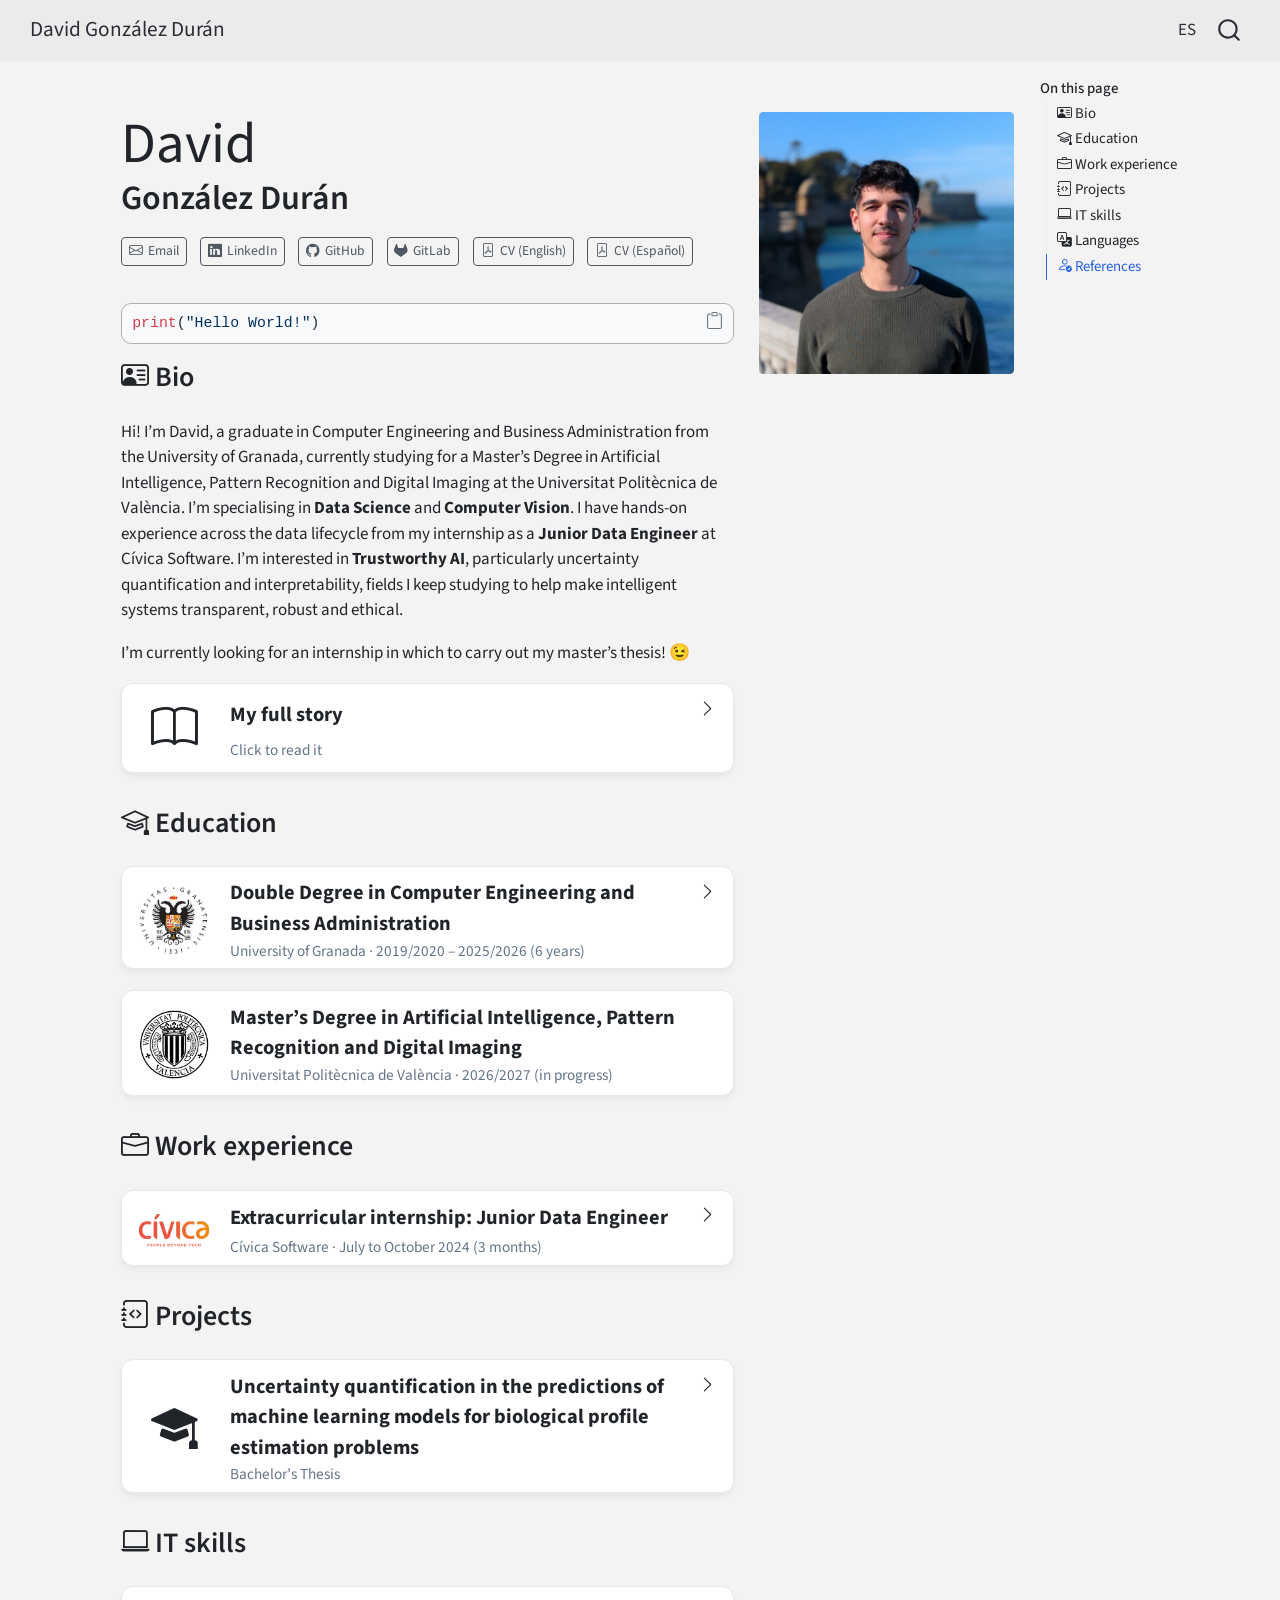
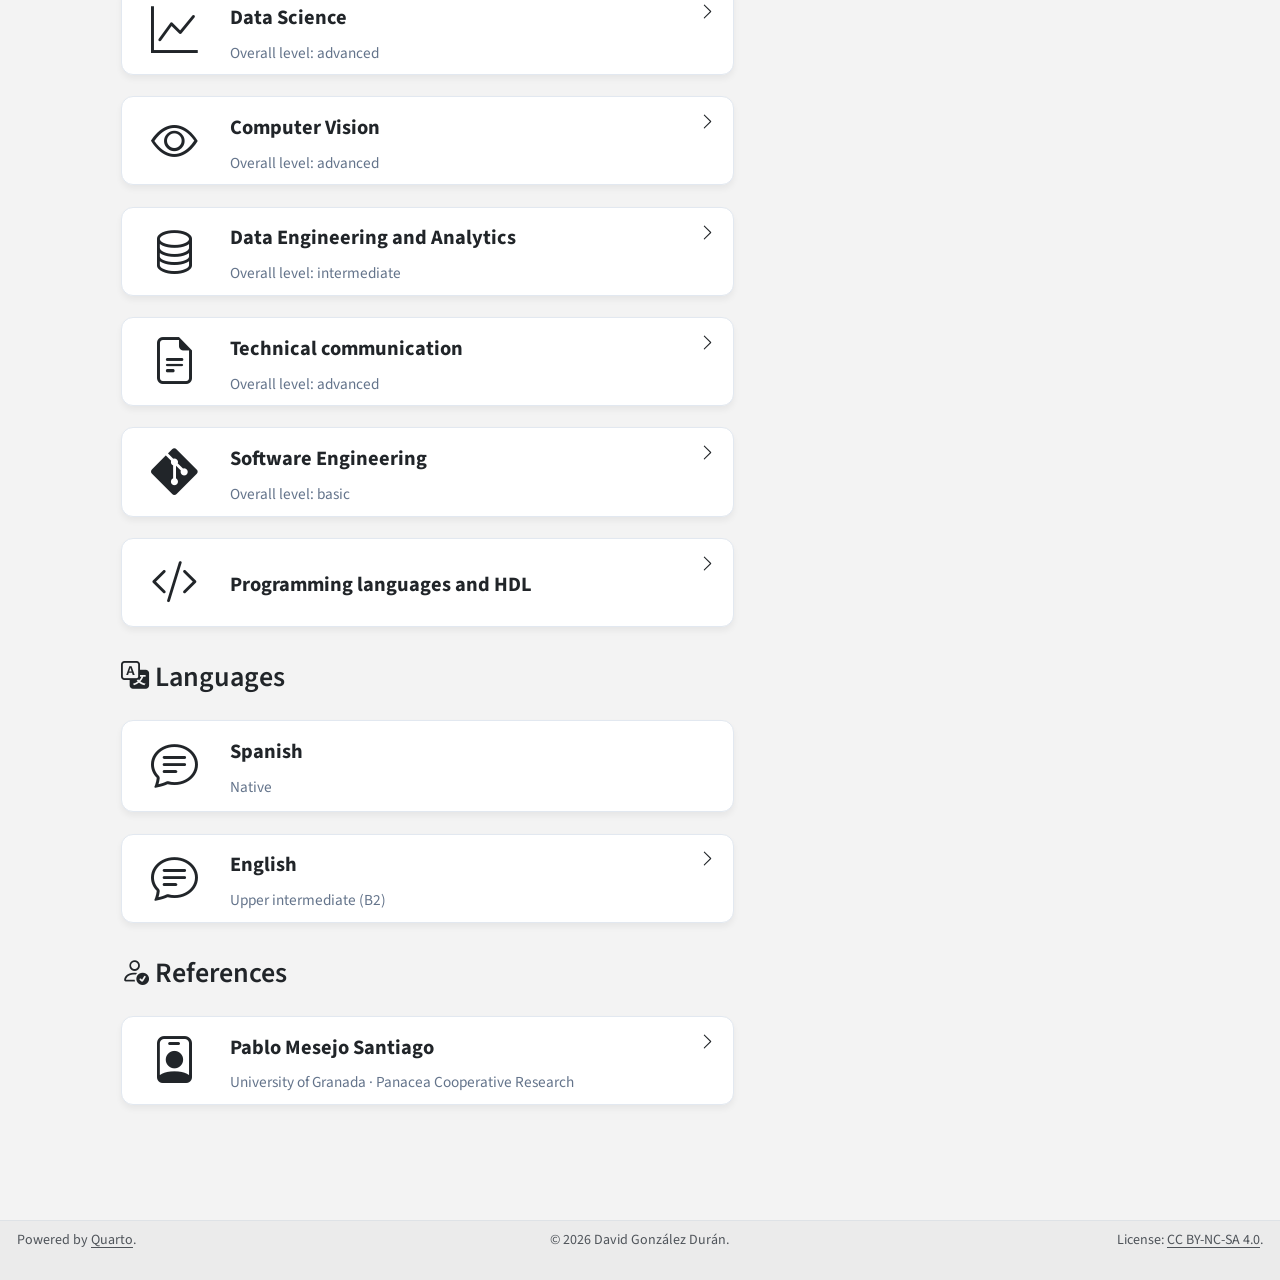
==== commit cf27aef5: "Built site for gh-pages" ====
--- a/en/index.html
+++ b/en/index.html
@@ -2,7 +2,7 @@
 <html xmlns="http://www.w3.org/1999/xhtml" lang="en" xml:lang="en"><head>
 
 <meta charset="utf-8">
-<meta name="generator" content="quarto-1.10.18">
+<meta name="generator" content="quarto-1.11.9">
 
 <meta name="viewport" content="width=device-width, initial-scale=1.0, user-scalable=yes">
 
@@ -71,15 +71,17 @@
 <script src="../site_libs/quarto-search/fuse.min.js"></script>
 <script src="../site_libs/quarto-search/quarto-search.js"></script>
 <meta name="quarto:offset" content="../">
+<link href="../assets/images/simplified_signature_white_squared.svg" rel="icon" type="image/svg+xml">
 <script src="../site_libs/quarto-html/quarto.js" type="module"></script>
 <script src="../site_libs/quarto-html/tabsets/tabsets.js" type="module"></script>
+<script src="../site_libs/quarto-html/scrollable-regions/scrollable-regions.js" type="module"></script>
 <script src="../site_libs/quarto-html/popper.min.js"></script>
 <script src="../site_libs/quarto-html/tippy.umd.min.js"></script>
 <link href="../site_libs/quarto-html/tippy.css" rel="stylesheet">
-<link href="../site_libs/quarto-html/quarto-syntax-highlighting-bb62276ab45c84d9efd712f51ff97b5a.css" rel="stylesheet" id="quarto-text-highlighting-styles">
+<link href="../site_libs/quarto-html/quarto-syntax-highlighting-5de16f5e46225c21e2daa90d340bf64f.css" rel="stylesheet" id="quarto-text-highlighting-styles">
 <script src="../site_libs/bootstrap/bootstrap.min.js"></script>
 <link href="../site_libs/bootstrap/bootstrap-icons.css" rel="stylesheet">
-<link href="../site_libs/bootstrap/bootstrap-ad0585cc52285d5ca831dbc6de2a3a3a.min.css" rel="stylesheet" append-hash="true" id="quarto-bootstrap" data-mode="light">
+<link href="../site_libs/bootstrap/bootstrap-8a29a9726fdbe30d29415ff28b3984d6.min.css" rel="stylesheet" append-hash="true" id="quarto-bootstrap" data-mode="light">
 <script src="../site_libs/quarto-contrib/glightbox/glightbox.min.js"></script>
 <link href="../site_libs/quarto-contrib/glightbox/glightbox.min.css" rel="stylesheet">
 <link href="../site_libs/quarto-contrib/glightbox/lightbox.css" rel="stylesheet">
@@ -118,19 +120,18 @@
 <link rel="alternate" hreflang="x-default" href="https://davidgondur.github.io/">
 </head>
 
-<body class="nav-fixed quarto-light">
+<body class="nav-fixed quarto-light"><a id="quarto-skip-link" class="visually-hidden-focusable" href="#quarto-document-content">Skip to main content</a>
 
 <div id="quarto-search-results"></div>
   <header id="quarto-header" class="headroom fixed-top">
-    <nav class="navbar navbar-expand-lg " data-bs-theme="dark">
+    <nav class="navbar navbar-expand-lg " data-bs-theme="dark" aria-label="Site">
       <div class="navbar-container container-fluid">
       <div class="navbar-brand-container mx-auto">
     <a class="navbar-brand" href="../index.html">
     <span class="navbar-title">David González Durán</span>
     </a>
   </div>
-            <div id="quarto-search" class="" title="Search"></div>
-          <button class="navbar-toggler" type="button" data-bs-toggle="collapse" data-bs-target="#navbarCollapse" aria-controls="navbarCollapse" role="menu" aria-expanded="false" aria-label="Toggle navigation" onclick="if (window.quartoToggleHeadroom) { window.quartoToggleHeadroom(); }">
+          <button class="navbar-toggler" type="button" data-bs-toggle="collapse" data-bs-target="#navbarCollapse" aria-controls="navbarCollapse" aria-expanded="false" aria-label="Toggle navigation" onclick="if (window.quartoToggleHeadroom) { window.quartoToggleHeadroom(); }">
   <span class="navbar-toggler-icon"></span>
 </button>
           <div class="collapse navbar-collapse" id="navbarCollapse">
@@ -143,6 +144,7 @@
           </div> <!-- /navcollapse -->
             <div class="quarto-navbar-tools">
 </div>
+            <div id="quarto-search" class="" title="Search"></div>
       </div> <!-- /container-fluid -->
     </nav>
 </header>
@@ -151,7 +153,7 @@
 <!-- sidebar -->
 <!-- margin-sidebar -->
     <div id="quarto-margin-sidebar" class="sidebar margin-sidebar">
-        <nav id="TOC" role="doc-toc" class="toc-active">
+        <nav id="TOC" role="doc-toc" aria-labelledby="toc-title" class="toc-active">
     <h2 id="toc-title">On this page</h2>
   <ul>
   <li><a href="#bio" id="toc-bio" class="nav-link active" data-scroll-target="#bio"><span class="bi bi-person-vcard"></span> Bio</a></li>
@@ -200,7 +202,7 @@
      <span class="about-link-text">CV (Español)</span>
   </a>
 </div>
-      <div class="about-contents"><main class="content" id="quarto-document-content">
+      <div class="about-contents"><main class="content" id="quarto-document-content" tabindex="-1">
 
 <div class="code-copy-outer-scaffold"><div class="sourceCode" id="cb1"><pre class="sourceCode python code-with-copy"><code class="sourceCode python"><span id="cb1-1"><a href="#cb1-1" aria-hidden="true" tabindex="-1"></a><span class="bu">print</span>(<span class="st">"Hello World!"</span>)</span></code></pre></div><button title="Copy to Clipboard" class="code-copy-button"><i class="bi"></i></button></div>
 <section id="bio" class="level2">
@@ -319,7 +321,7 @@
 <li>Analysis, synthesis and application of state-of-the-art methods for biological estimation problems.</li>
 <li>Collaborative tools: Overleaf, Google Workspace and Microsoft 365.</li>
 </ul>
-<p><a href="https://github.com/esdavide2910/tfg-bioprofile-uncertainty" class="btn-github"><span class="bi bi-github"></span> tfg-bioprofile-uncertainty</a></p>
+<p><a href="https://github.com/davidgondur/tfg-bioprofile-uncertainty" class="btn-github"><span class="bi bi-github"></span> tfg-bioprofile-uncertainty</a></p>
 </div>
 </div>
 </div>
@@ -607,7 +609,8 @@
           return filterRegex.test(href) || localhostRegex.test(href) || mailtoRegex.test(href);
       }
       // Inspect non-navigation links and adorn them if external
-     var links = window.document.querySelectorAll('a[href]:not(.nav-link):not(.navbar-brand):not(.toc-action):not(.sidebar-link):not(.sidebar-item-toggle):not(.pagination-link):not(.no-external):not([aria-hidden]):not(.dropdown-item):not(.quarto-navigation-tool):not(.about-link)');
+      window.quartoDecorateExternalLinks = function (root) {
+     var links = (root || window.document).querySelectorAll('a[href]:not(.nav-link):not(.navbar-brand):not(.toc-action):not(.sidebar-link):not(.sidebar-item-toggle):not(.pagination-link):not(.no-external):not([aria-hidden]):not(.dropdown-item):not(.quarto-navigation-tool):not(.about-link)');
       for (var i=0; i<links.length; i++) {
         const link = links[i];
         if (!isInternal(link.href)) {
@@ -616,8 +619,69 @@
           if (link.dataset.originalHref !== undefined) {
             link.href = link.dataset.originalHref;
           }
-        }
-      }
+          if (!link.classList.contains('no-external-icon')) {
+          }
+        }
+      }
+      };
+      window.quartoDecorateExternalLinks(window.document);
+    // Esc closes the popup (WCAG 1.4.13) and focus leaving both trigger and
+    // popup closes it (WCAG 2.4.11); tippy handles neither for interactive popups.
+    const hideOnEscAndFocusOut = {
+      name: 'hideOnEscAndFocusOut',
+      defaultValue: true,
+      fn(instance) {
+        const dismiss = () => {
+          // A show scheduled by the trigger delay would otherwise reopen it
+          instance.clearDelayTimeouts();
+          instance.hide();
+        };
+        const onKeyDown = (event) => {
+          if (event.key !== 'Escape') {
+            return;
+          }
+          // Keep Esc from also reaching page handlers (e.g. reveal.js overview),
+          // except an open reveal.js slide menu, which Esc should close too.
+          // The menu handles keys only when its keyboard option is on.
+          const menuHandlesEsc = window.Reveal?.getPlugin?.('menu')?.isOpen() &&
+            window.Reveal.getConfig().menu?.keyboard !== false;
+          if (!menuHandlesEsc) {
+            event.stopPropagation();
+          }
+          if (instance.popper.contains(window.document.activeElement)) {
+            // Disabled while refocusing so the focus trigger does not reopen it
+            instance.disable();
+            instance.reference.focus();
+            instance.enable();
+          }
+          dismiss();
+        };
+        const onFocusOut = (event) => {
+          const target = event.relatedTarget;
+          if (target && !instance.reference.contains(target) &&
+              !instance.popper.contains(target)) {
+            dismiss();
+          }
+        };
+        // On the trigger too: a click trigger (code-annotations: select) has no
+        // blur handling. Attached for the instance's lifetime so leaving the
+        // trigger also cancels a show still pending on the trigger delay.
+        instance.reference.addEventListener('focusout', onFocusOut);
+        return {
+          onShow() {
+            window.document.addEventListener('keydown', onKeyDown, true);
+            instance.popper.addEventListener('focusout', onFocusOut);
+          },
+          onHide() {
+            window.document.removeEventListener('keydown', onKeyDown, true);
+            instance.popper.removeEventListener('focusout', onFocusOut);
+          },
+          onDestroy() {
+            instance.reference.removeEventListener('focusout', onFocusOut);
+          },
+        };
+      },
+    };
     function tippyHover(el, contentFn, onTriggerFn, onUntriggerFn) {
       const config = {
         allowHTML: true,
@@ -631,6 +695,7 @@
         interactiveBorder: 10,
         theme: 'quarto',
         placement: 'bottom-start',
+        plugins: [hideOnEscAndFocusOut],
       };
       if (contentFn) {
         config.content = contentFn;
@@ -793,44 +858,54 @@
           const lineIds = lines.map((line) => {
             return targetCell + "-" + line;
           })
-          let top = null;
-          let height = null;
-          let parent = null;
+          // Each band is positioned against its own containing block, which is
+          // not the offsetParent of the lines, so place it from client rects.
+          const placeBand = (band, firstEl, lastEl, codeBlock) => {
+            const container = band.offsetParent;
+            if (container === null) {
+              return;
+            }
+            const containerRect = container.getBoundingClientRect();
+            // Reveal.js scales slides with a transform, so convert client
+            // pixels back to the CSS pixels of the container.
+            const scale = containerRect.height / container.offsetHeight || 1;
+            const firstRect = firstEl.getBoundingClientRect();
+            const lastRect = lastEl.getBoundingClientRect();
+            const top = (firstRect.top - containerRect.top) / scale - container.clientTop + container.scrollTop;
+            const height = (lastRect.bottom - firstRect.top) / scale;
+            band.style.top = top - 2 + "px";
+            band.style.height = height + 4 + "px";
+            if (codeBlock) {
+              // Without the copy button wrapper, the containing block is wider
+              // than the code block, so span the code block explicitly.
+              const blockRect = codeBlock.getBoundingClientRect();
+              band.style.left = (blockRect.left - containerRect.left) / scale - container.clientLeft + container.scrollLeft + "px";
+              band.style.width = blockRect.width / scale + "px";
+            }
+          };
           if (lineIds.length > 0) {
-              //compute the position of the single el (top and bottom and make a div)
-              const el = window.document.getElementById(lineIds[0]);
-              top = el.offsetTop;
-              height = el.offsetHeight;
-              parent = el.parentElement.parentElement;
-            if (lineIds.length > 1) {
-              const lastEl = window.document.getElementById(lineIds[lineIds.length - 1]);
-              const bottom = lastEl.offsetTop + lastEl.offsetHeight;
-              height = bottom - top;
+            const el = window.document.getElementById(lineIds[0]);
+            const lastEl = window.document.getElementById(lineIds[lineIds.length - 1]);
+            const parent = el.parentElement.parentElement;
+            // cook up a div (if necessary) and position it
+            let div = window.document.getElementById("code-annotation-line-highlight");
+            if (div === null) {
+              div = window.document.createElement("div");
+              div.setAttribute("id", "code-annotation-line-highlight");
+              div.style.position = 'absolute';
+              parent.appendChild(div);
             }
-            if (top !== null && height !== null && parent !== null) {
-              // cook up a div (if necessary) and position it 
-              let div = window.document.getElementById("code-annotation-line-highlight");
-              if (div === null) {
-                div = window.document.createElement("div");
-                div.setAttribute("id", "code-annotation-line-highlight");
-                div.style.position = 'absolute';
-                parent.appendChild(div);
-              }
-              div.style.top = top - 2 + "px";
-              div.style.height = height + 4 + "px";
-              div.style.left = 0;
-              let gutterDiv = window.document.getElementById("code-annotation-line-highlight-gutter");
-              if (gutterDiv === null) {
-                gutterDiv = window.document.createElement("div");
-                gutterDiv.setAttribute("id", "code-annotation-line-highlight-gutter");
-                gutterDiv.style.position = 'absolute';
-                const codeCell = window.document.getElementById(targetCell);
-                const gutter = codeCell.querySelector('.code-annotation-gutter');
-                gutter.appendChild(gutterDiv);
-              }
-              gutterDiv.style.top = top - 2 + "px";
-              gutterDiv.style.height = height + 4 + "px";
+            placeBand(div, el, lastEl, parent.closest("div.sourceCode") || parent);
+            let gutterDiv = window.document.getElementById("code-annotation-line-highlight-gutter");
+            if (gutterDiv === null) {
+              gutterDiv = window.document.createElement("div");
+              gutterDiv.setAttribute("id", "code-annotation-line-highlight-gutter");
+              gutterDiv.style.position = 'absolute';
+              const codeCell = window.document.getElementById(targetCell);
+              const gutter = codeCell.querySelector('.code-annotation-gutter');
+              gutter.appendChild(gutterDiv);
             }
+            placeBand(gutterDiv, el, lastEl);
             selectedAnnoteEl = annoteEl;
           }
         };
@@ -929,6 +1004,9 @@
     }
   });
   </script>
+  <script type="application/javascript">
+  window.quartoScrollableRegionsLabels = {"code":"Scrollable code","output":"Scrollable output"};
+  </script>
 </div> <!-- /content -->
 <footer class="footer">
   <div class="nav-footer">
--- a/site_libs/quarto-html/quarto-syntax-highlighting-5de16f5e46225c21e2daa90d340bf64f.css
+++ b/site_libs/quarto-html/quarto-syntax-highlighting-5de16f5e46225c21e2daa90d340bf64f.css
@@ -0,0 +1,210 @@
+/* quarto syntax highlight colors */
+:root {
+  --quarto-hl-al-color: #ff5555;
+  --quarto-hl-an-color: #6a737d;
+  --quarto-hl-at-color: #d73a49;
+  --quarto-hl-bn-color: #005cc5;
+  --quarto-hl-bu-color: #d73a49;
+  --quarto-hl-ch-color: #032f62;
+  --quarto-hl-co-color: #6a737d;
+  --quarto-hl-cv-color: #6a737d;
+  --quarto-hl-cn-color: #005cc5;
+  --quarto-hl-cf-color: #d73a49;
+  --quarto-hl-dt-color: #d73a49;
+  --quarto-hl-dv-color: #005cc5;
+  --quarto-hl-do-color: #6a737d;
+  --quarto-hl-er-color: #ff5555;
+  --quarto-hl-ex-color: #d73a49;
+  --quarto-hl-fl-color: #005cc5;
+  --quarto-hl-fu-color: #6f42c1;
+  --quarto-hl-im-color: #032f62;
+  --quarto-hl-in-color: #6a737d;
+  --quarto-hl-kw-color: #d73a49;
+  --quarto-hl-op-color: #24292e;
+  --quarto-hl-pp-color: #d73a49;
+  --quarto-hl-re-color: #6a737d;
+  --quarto-hl-sc-color: #005cc5;
+  --quarto-hl-ss-color: #032f62;
+  --quarto-hl-st-color: #032f62;
+  --quarto-hl-va-color: #e36209;
+  --quarto-hl-vs-color: #032f62;
+  --quarto-hl-wa-color: #ff5555;
+}
+
+/* other quarto variables */
+:root {
+  --quarto-font-monospace: SFMono-Regular, Menlo, Monaco, Consolas, "Liberation Mono", "Courier New", monospace;
+}
+
+/* syntax highlight based on Pandoc's rules */
+pre > code.sourceCode > span {
+  color: #24292e;
+}
+
+code.sourceCode > span {
+  color: #24292e;
+}
+
+div.sourceCode,
+div.sourceCode pre.sourceCode {
+  color: #24292e;
+}
+
+/* Normal */
+code span {
+  color: #24292e;
+}
+
+/* Alert */
+code span.al {
+  font-weight: bold;
+  color: #ff5555;
+}
+
+/* Annotation */
+code span.an {
+  color: #6a737d;
+}
+
+/* Attribute */
+code span.at {
+  color: #d73a49;
+}
+
+/* BaseN */
+code span.bn {
+  color: #005cc5;
+}
+
+/* BuiltIn */
+code span.bu {
+  color: #d73a49;
+}
+
+/* ControlFlow */
+code span.cf {
+  color: #d73a49;
+}
+
+/* Char */
+code span.ch {
+  color: #032f62;
+}
+
+/* Constant */
+code span.cn {
+  color: #005cc5;
+}
+
+/* Comment */
+code span.co {
+  color: #6a737d;
+}
+
+/* CommentVar */
+code span.cv {
+  color: #6a737d;
+}
+
+/* Documentation */
+code span.do {
+  color: #6a737d;
+}
+
+/* DataType */
+code span.dt {
+  color: #d73a49;
+}
+
+/* DecVal */
+code span.dv {
+  color: #005cc5;
+}
+
+/* Error */
+code span.er {
+  color: #ff5555;
+  text-decoration: underline;
+}
+
+/* Extension */
+code span.ex {
+  font-weight: bold;
+  color: #d73a49;
+}
+
+/* Float */
+code span.fl {
+  color: #005cc5;
+}
+
+/* Function */
+code span.fu {
+  color: #6f42c1;
+}
+
+/* Import */
+code span.im {
+  color: #032f62;
+}
+
+/* Information */
+code span.in {
+  color: #6a737d;
+}
+
+/* Keyword */
+code span.kw {
+  color: #d73a49;
+}
+
+/* Operator */
+code span.op {
+  color: #24292e;
+}
+
+/* Preprocessor */
+code span.pp {
+  color: #d73a49;
+}
+
+/* RegionMarker */
+code span.re {
+  color: #6a737d;
+}
+
+/* SpecialChar */
+code span.sc {
+  color: #005cc5;
+}
+
+/* SpecialString */
+code span.ss {
+  color: #032f62;
+}
+
+/* String */
+code span.st {
+  color: #032f62;
+}
+
+/* Variable */
+code span.va {
+  color: #e36209;
+}
+
+/* VerbatimString */
+code span.vs {
+  color: #032f62;
+}
+
+/* Warning */
+code span.wa {
+  color: #ff5555;
+}
+
+.prevent-inlining {
+  content: "</";
+}
+
+/*# sourceMappingURL=23f8374238f3f91d1d7749982f748b86.css.map */
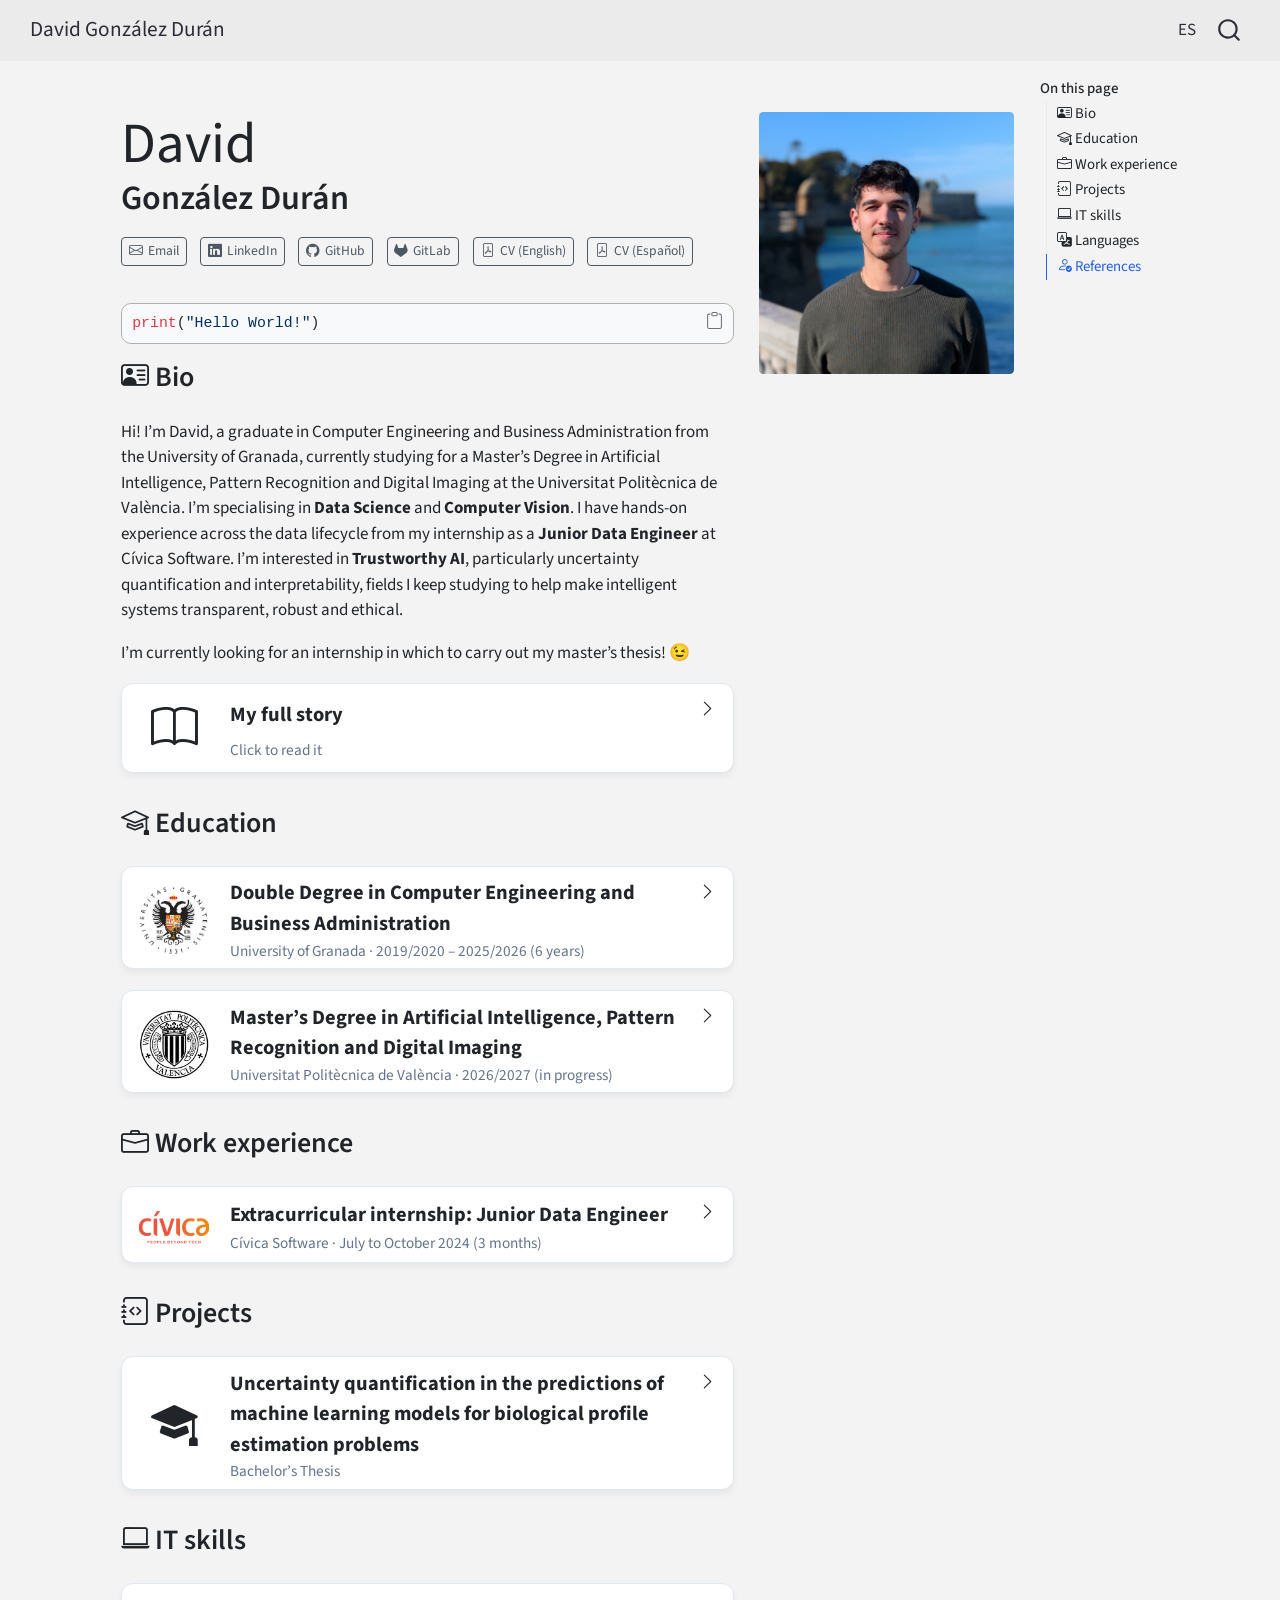
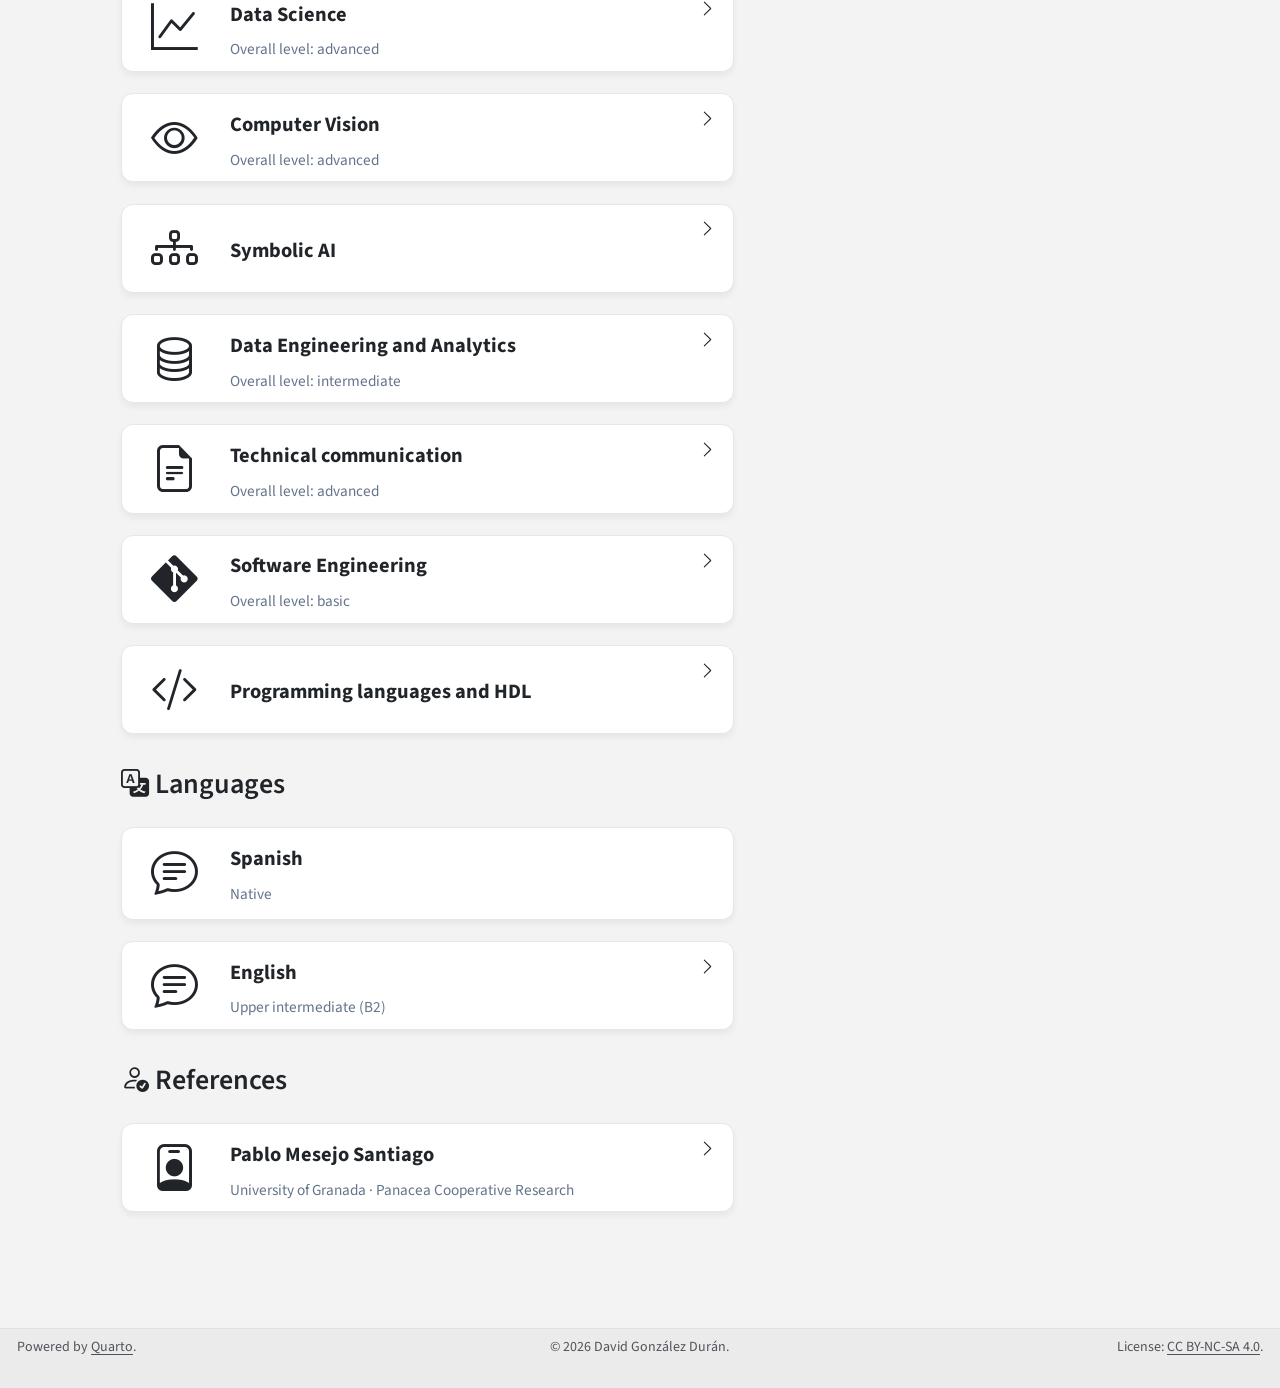
==== commit 56e85b0c: "Built site for gh-pages" ====
--- a/en/index.html
+++ b/en/index.html
@@ -221,24 +221,24 @@
 </div>
 <div id="callout-1" class="callout-1-contents callout-collapse collapse">
 <div class="callout-body-container callout-body">
-<p>During my university studies I discovered my passion for AI, specifically <em>Machine Learning</em>, which made it possible to build algorithms that went far beyond code and to extract complex patterns from raw data, turning them into deep knowledge. This passion led me naturally to <strong>Data Science</strong>. I enjoy digging into datasets to uncover hidden patterns and creating visualisations that help explain the reality behind them.</p>
-<p>My technical foundation in the data lifecycle was strengthened during my extracurricular internship at <a href="https://civica-soft.com/">Cívica Software</a>, where I worked for 3 months as a <strong>Junior Data Engineer</strong> on a project for a financial institution. There I gained essential experience in the database ecosystem, which helped me understand the data lifecycle and ETL processes.</p>
-<p>Later, thanks to one of the most demanding but rewarding courses of my degree, I developed a strong interest in <strong>Computer Vision</strong>. This field allowed me to explore classical image representation and filtering, hand-crafted feature extraction and, ultimately, to dive into the fascinating world of <em>Deep Learning</em>, exploring the potential of CNNs and <em>Transformers</em> in complex tasks such as object detection and segmentation.</p>
+<p>During my degree I discovered my passion for AI, specifically <em>Machine Learning</em>: algorithms that go far beyond code and are able to extract complex patterns from raw data, turning them into knowledge. This passion led me naturally to <strong>Data Science</strong>. I enjoy digging into datasets to uncover hidden patterns and creating visualisations that help explain the reality behind them.</p>
+<p>That same year, thanks to one of the most demanding but rewarding courses of my degree, I developed a strong interest in <strong>Computer Vision</strong>. I started with classical image representation and filtering and hand-crafted feature extraction, and ended up diving into the fascinating world of <em>Deep Learning</em>, exploring the potential of CNNs and <em>Transformers</em> in complex tasks such as object detection and segmentation.</p>
 <div class="quarto-figure quarto-figure-center">
 <figure class="figure">
 <p><a href="../assets/images/adapted_ResNext50.png" class="lightbox" data-gallery="quarto-lightbox-gallery-1" title="Simplified diagram of the adapted ResNext50 architecture for age estimation (regression) in my Bachelor’s Thesis. Own work. The main goal was not to maximise the point accuracy of the predictions, but to build a reasonably lightweight model on which to quantify the uncertainty of those estimates."><img src="../assets/images/adapted_ResNext50.png" class="grande img-fluid figure-img" style="width:80.0%" alt="Simplified diagram of the adapted ResNext50 architecture for age estimation (regression) in my Bachelor’s Thesis. Own work. The main goal was not to maximise the point accuracy of the predictions, but to build a reasonably lightweight model on which to quantify the uncertainty of those estimates."></a></p>
 <figcaption>Simplified diagram of the adapted ResNext50 architecture for age estimation (regression) in my Bachelor’s Thesis. Own work. The main goal was not to maximise the point accuracy of the predictions, but to build a reasonably lightweight model on which to quantify the uncertainty of those estimates.</figcaption>
 </figure>
 </div>
-<p>However, I also realised that AI is not infallible: it not only makes objective mistakes, but also reproduces inaccuracies and systemic biases inherited from human-collected datasets. As a result, I have moved increasingly towards <strong>Trustworthy AI</strong>. I believe that for artificial intelligence to be truly useful in the real world, it must be transparent and robust.</p>
-<p>My most recent focus in this area is <strong>Uncertainty Quantification</strong>, the core of my Bachelor’s Thesis: <em>Uncertainty quantification in the predictions of machine learning models for biological profile estimation problems</em> (more details below in <a href="#sec-projects">Projects</a>). This work integrates <strong>Conformal Prediction</strong> into biological estimation tasks, such as estimating age and sex from maxillofacial X-rays, providing prediction intervals (in regression) and label sets (in classification) with statistical guarantees, thus capturing the uncertainty in each case.</p>
+<p>In July 2024 I made the leap into industry with my extracurricular internship at <a href="https://civica-soft.com/">Cívica Software</a>, where I worked for 3 months as a <strong>Junior Data Engineer</strong> on a project for a financial institution. There I gained essential experience in the database ecosystem, which helped me understand the data lifecycle and ETL processes.</p>
+<p>Along the way, however, I also realised that AI is not infallible: it not only makes objective mistakes, but also reproduces inaccuracies and systemic biases inherited from human-collected datasets. As a result, I have moved increasingly towards <strong>Trustworthy AI</strong>. I believe that for artificial intelligence to be truly useful in the real world, it must be transparent and robust.</p>
+<p>My focus in this area is <strong>Uncertainty Quantification</strong>, the core of my Bachelor’s Thesis: <em>Uncertainty quantification in the predictions of machine learning models for biological profile estimation problems</em> (more details below in <a href="#sec-projects">Projects</a>). This work integrates <strong>Conformal Prediction</strong> into biological estimation tasks, such as estimating age and sex from maxillofacial X-rays, providing prediction intervals (in regression) and label sets (in classification) with statistical guarantees, thus capturing the uncertainty in each case. I defended it in September 2025 with a grade of 9.5/10, but I haven’t considered it finished: I have kept improving it on my own ever since.</p>
 <div class="quarto-figure quarto-figure-center">
 <figure class="figure">
 <p><a href="../assets/images/example_intervalic_estimation-es.jpg" class="lightbox" data-gallery="quarto-lightbox-gallery-2" title="Diagram of a regression model with conformal prediction that, besides returning a point prediction with the expected value, produces a prediction interval with 95% confidence. Own work (labels in Spanish)."><img src="../assets/images/example_intervalic_estimation-es.jpg" class="img-fluid figure-img" alt="Diagram of a regression model with conformal prediction that, besides returning a point prediction with the expected value, produces a prediction interval with 95% confidence. Own work (labels in Spanish)."></a></p>
 <figcaption>Diagram of a regression model with conformal prediction that, besides returning a point prediction with the expected value, produces a prediction interval with 95% confidence. Own work (labels in Spanish).</figcaption>
 </figure>
 </div>
-<p>I’m currently reading <em>Interpretable Machine Learning</em> by Christoph Molnar, to get a fuller picture of how to open the “black box” of algorithms.</p>
+<p>Today I’m continuing along this path in the <strong>Master’s Degree in Artificial Intelligence, Pattern Recognition and Digital Imaging</strong> at the Universitat Politècnica de València, where I’m strengthening my knowledge and going deeper into how <strong>attention mechanisms</strong> and <strong><em>Transformers</em></strong> work, as well as using <strong>agentic AI</strong> in projects. I’m also taking my first steps with <strong>Unity</strong> and <strong>Augmented Reality</strong>. Meanwhile, I’m reading <em>Interpretable Machine Learning</em> by Christoph Molnar, to get a fuller picture of how to open the “black box” of algorithms.</p>
 <p>Beyond academics, I have always believed in taking an active part in the university community. During my degree I had the honour of serving for 1 year as <strong>vice-secretary</strong> and for 2 years as <strong>secretary of the Student Delegation of Computer and Telecommunication Engineering</strong> (DEIIT). In this role I was responsible for calling plenary sessions, drafting and publishing the minutes and managing the member register, as well as helping to organise school events (Fine Arts markets, School Day and a video game development Hackathon) or collaborating in others (Granabot).</p>
 </div>
 </div>
@@ -259,19 +259,35 @@
 <div id="callout-2" class="callout-2-contents callout-collapse collapse">
 <div class="callout-body-container callout-body">
 <p>Average grade of 8.01/10 in Computer Engineering and 8.36/10 in Business Administration.</p>
-</div>
-</div>
-</div>
-<div class="tarjeta callout callout-style-simple callout-note no-icon callout-empty-content callout-titled">
-<div class="callout-header d-flex align-content-center">
+<p>Highlighted courses:</p>
+<ul>
+<li><strong>Bachelor’s Thesis</strong>: 9.5/10 (more details below in <a href="#sec-projects">Projects</a>).</li>
+<li><strong>Computer Vision</strong>: 8.2/10, in the top 20 out of 73 students. Final project awarded the highest grade.</li>
+<li><strong>Machine Learning</strong>: 7.5/8 in the practical component, in the top 10 out of 101 students.</li>
+<li><strong>Intelligent Systems Techniques</strong>: 9.58/10 in the practical component, in the top 5 out of 55 students.</li>
+</ul>
+</div>
+</div>
+</div>
+<div class="tarjeta callout callout-style-simple callout-note no-icon callout-titled">
+<div class="callout-header d-flex align-content-center collapsed" data-bs-toggle="collapse" data-bs-target=".callout-3-contents" aria-controls="callout-3" aria-expanded="false" aria-label="Toggle callout">
 <div class="callout-icon-container">
 <i class="callout-icon no-icon"></i>
 </div>
 <div class="callout-title-container flex-fill">
 <span class="screen-reader-only">Note</span><img src="../assets/images/logo_UPV.png" class="icono img-fluid"> <span class="titulo">Master’s Degree in Artificial Intelligence, Pattern Recognition and Digital Imaging</span> <span class="subtitulo">Universitat Politècnica de València · 2026/2027 (in progress)</span>
 </div>
-</div>
-<div class="callout-body-container callout-body">
+<div class="callout-btn-toggle d-inline-block border-0 py-1 ps-1 pe-0 float-end"><i class="callout-toggle"></i></div>
+</div>
+<div id="callout-3" class="callout-3-contents callout-collapse collapse">
+<div class="callout-body-container callout-body">
+<p>During the master’s I’m strengthening the knowledge of <em>Machine Learning</em> and <strong>Computer Vision</strong> I gained during my degree, while going deeper into:</p>
+<ul>
+<li>How <strong>attention mechanisms</strong> and <strong><em>Transformers</em></strong> work.</li>
+<li>Using <strong>agentic AI</strong> in project development.</li>
+<li><strong>Unity</strong> and <strong>Augmented Reality (AR)</strong>, two fields that are new to me.</li>
+</ul>
+</div>
 </div>
 </div>
 </section>
@@ -316,10 +332,14 @@
 <div class="callout-body-container callout-body">
 <p><a href="../assets/images/example_intervalic_estimation-es.jpg" class="lightbox" data-gallery="quarto-lightbox-gallery-3"><img src="../assets/images/example_intervalic_estimation-es.jpg" class="img-fluid"></a></p>
 <p>In collaboration with <a href="https://panacea-coop.com/">Panacea Cooperative Research</a>, supervised by <a href="https://www.ugr.es/~pmesejo/">Pablo Mesejo Santiago</a> and mentored by <a href="https://www.linkedin.com/in/javier-venema/">Javier Venema Rodríguez</a>.</p>
+<p>Final grade of <strong>9.5/10</strong> (defended on 12 September 2025).</p>
+<p>In forensic anthropology, advances in <em>Machine Learning</em> have reduced the subjectivity of biological profile estimation, but they usually provide only point predictions, overlooking the uncertainty that is essential in forensic decision-making.</p>
 <ul>
+<li>Integration of <strong>Conformal Prediction</strong> into biological profile estimation from maxillofacial X-rays (multinational dataset of individuals aged 14 to 25), in both regression (prediction intervals) and classification (label sets).</li>
+<li>Validation of the coverage guarantees and analysis of interval size and its adaptivity to the difficulty of each case.</li>
 <li>Finding and managing academic literature (over 100 references, including books, papers and websites).</li>
 <li>Analysis, synthesis and application of state-of-the-art methods for biological estimation problems.</li>
-<li>Collaborative tools: Overleaf, Google Workspace and Microsoft 365.</li>
+<li>A project I have kept improving independently since defending it.</li>
 </ul>
 <p><a href="https://github.com/davidgondur/tfg-bioprofile-uncertainty" class="btn-github"><span class="bi bi-github"></span> tfg-bioprofile-uncertainty</a></p>
 </div>
@@ -363,9 +383,9 @@
 <div class="callout-body-container callout-body">
 <p>Experience in advanced academic projects with tools such as:</p>
 <ul>
-<li><strong>OpenCV</strong> for advanced image manipulation, digital filtering and classical vision.</li>
+<li><strong>OpenCV</strong> for advanced image manipulation, digital filtering and classical vision (Harris corner detector, SIFT and HOG descriptors, <em>Bag of Visual Words</em> and panorama stitching with RANSAC and homographies).</li>
 <li><strong>Pillow</strong> for efficient image format handling and data preprocessing.</li>
-<li>Advanced use of <strong>PyTorch</strong> and <strong>TensorFlow/Keras</strong> to implement deep networks.</li>
+<li>Advanced use of <strong>PyTorch</strong>, <strong>fastai</strong> and <strong>TensorFlow/Keras</strong> to implement deep networks, both training CNNs from scratch and through <em>transfer learning</em> from pretrained networks.</li>
 <li>Familiarity with <strong>ONNX</strong> for model interoperability.</li>
 </ul>
 </div>
@@ -377,11 +397,31 @@
 <i class="callout-icon no-icon"></i>
 </div>
 <div class="callout-title-container flex-fill">
+<span class="screen-reader-only">Note</span><span class="bi bi-diagram-3 icono"></span> <span class="titulo">Symbolic AI</span>
+</div>
+<div class="callout-btn-toggle d-inline-block border-0 py-1 ps-1 pe-0 float-end"><i class="callout-toggle"></i></div>
+</div>
+<div id="callout-8" class="callout-8-contents callout-collapse collapse">
+<div class="callout-body-container callout-body">
+<ul>
+<li><strong>Heuristic search</strong>, implemented in <strong>Java</strong>.</li>
+<li><strong>Constraint satisfaction problems</strong> with <strong>MiniZinc</strong>.</li>
+<li><strong>Automated planning</strong> with <strong>PDDL</strong>.</li>
+</ul>
+</div>
+</div>
+</div>
+<div class="tarjeta callout callout-style-simple callout-note no-icon callout-titled">
+<div class="callout-header d-flex align-content-center collapsed" data-bs-toggle="collapse" data-bs-target=".callout-9-contents" aria-controls="callout-9" aria-expanded="false" aria-label="Toggle callout">
+<div class="callout-icon-container">
+<i class="callout-icon no-icon"></i>
+</div>
+<div class="callout-title-container flex-fill">
 <span class="screen-reader-only">Note</span><span class="bi bi-database icono"></span> <span class="titulo">Data Engineering and Analytics</span> <span class="subtitulo">Overall level: intermediate</span>
 </div>
 <div class="callout-btn-toggle d-inline-block border-0 py-1 ps-1 pe-0 float-end"><i class="callout-toggle"></i></div>
 </div>
-<div id="callout-8" class="callout-8-contents callout-collapse collapse">
+<div id="callout-9" class="callout-9-contents callout-collapse collapse">
 <div class="callout-body-container callout-body">
 <p>Intermediate <strong>SQL</strong> (CTEs, window functions, procedures…). Hands-on experience in corporate environments, focused on monitoring and maintaining existing data structures:</p>
 <ul>
@@ -393,7 +433,7 @@
 </div>
 </div>
 <div class="tarjeta callout callout-style-simple callout-note no-icon callout-titled">
-<div class="callout-header d-flex align-content-center collapsed" data-bs-toggle="collapse" data-bs-target=".callout-9-contents" aria-controls="callout-9" aria-expanded="false" aria-label="Toggle callout">
+<div class="callout-header d-flex align-content-center collapsed" data-bs-toggle="collapse" data-bs-target=".callout-10-contents" aria-controls="callout-10" aria-expanded="false" aria-label="Toggle callout">
 <div class="callout-icon-container">
 <i class="callout-icon no-icon"></i>
 </div>
@@ -402,7 +442,7 @@
 </div>
 <div class="callout-btn-toggle d-inline-block border-0 py-1 ps-1 pe-0 float-end"><i class="callout-toggle"></i></div>
 </div>
-<div id="callout-9" class="callout-9-contents callout-collapse collapse">
+<div id="callout-10" class="callout-10-contents callout-collapse collapse">
 <div class="callout-body-container callout-body">
 <p>Clarity, structure and reproducibility in documents are cornerstones of communication.</p>
 <ul>
@@ -414,7 +454,7 @@
 </div>
 </div>
 <div class="tarjeta callout callout-style-simple callout-note no-icon callout-titled">
-<div class="callout-header d-flex align-content-center collapsed" data-bs-toggle="collapse" data-bs-target=".callout-10-contents" aria-controls="callout-10" aria-expanded="false" aria-label="Toggle callout">
+<div class="callout-header d-flex align-content-center collapsed" data-bs-toggle="collapse" data-bs-target=".callout-11-contents" aria-controls="callout-11" aria-expanded="false" aria-label="Toggle callout">
 <div class="callout-icon-container">
 <i class="callout-icon no-icon"></i>
 </div>
@@ -423,7 +463,7 @@
 </div>
 <div class="callout-btn-toggle d-inline-block border-0 py-1 ps-1 pe-0 float-end"><i class="callout-toggle"></i></div>
 </div>
-<div id="callout-10" class="callout-10-contents callout-collapse collapse">
+<div id="callout-11" class="callout-11-contents callout-collapse collapse">
 <div class="callout-body-container callout-body">
 <ul>
 <li><strong>Version control</strong>: regular use of <strong>Git</strong> and <strong>GitHub</strong> for collaborative development and code versioning.</li>
@@ -433,7 +473,7 @@
 </div>
 </div>
 <div class="tarjeta callout callout-style-simple callout-note no-icon callout-titled">
-<div class="callout-header d-flex align-content-center collapsed" data-bs-toggle="collapse" data-bs-target=".callout-11-contents" aria-controls="callout-11" aria-expanded="false" aria-label="Toggle callout">
+<div class="callout-header d-flex align-content-center collapsed" data-bs-toggle="collapse" data-bs-target=".callout-12-contents" aria-controls="callout-12" aria-expanded="false" aria-label="Toggle callout">
 <div class="callout-icon-container">
 <i class="callout-icon no-icon"></i>
 </div>
@@ -442,7 +482,7 @@
 </div>
 <div class="callout-btn-toggle d-inline-block border-0 py-1 ps-1 pe-0 float-end"><i class="callout-toggle"></i></div>
 </div>
-<div id="callout-11" class="callout-11-contents callout-collapse collapse">
+<div id="callout-12" class="callout-12-contents callout-collapse collapse">
 <div class="callout-body-container callout-body">
 <ul>
 <li><strong>Python</strong>: advanced proficiency in building data analysis and visualisation applications and deploying Machine Learning models. Solid experience with the scientific ecosystem (Pandas, NumPy, Matplotlib/Seaborn) and with building efficient data processing workflows.</li>
@@ -493,7 +533,7 @@
 </div>
 </div>
 <div class="tarjeta callout callout-style-simple callout-note no-icon callout-titled">
-<div class="callout-header d-flex align-content-center collapsed" data-bs-toggle="collapse" data-bs-target=".callout-13-contents" aria-controls="callout-13" aria-expanded="false" aria-label="Toggle callout">
+<div class="callout-header d-flex align-content-center collapsed" data-bs-toggle="collapse" data-bs-target=".callout-14-contents" aria-controls="callout-14" aria-expanded="false" aria-label="Toggle callout">
 <div class="callout-icon-container">
 <i class="callout-icon no-icon"></i>
 </div>
@@ -502,7 +542,7 @@
 </div>
 <div class="callout-btn-toggle d-inline-block border-0 py-1 ps-1 pe-0 float-end"><i class="callout-toggle"></i></div>
 </div>
-<div id="callout-13" class="callout-13-contents callout-collapse collapse">
+<div id="callout-14" class="callout-14-contents callout-collapse collapse">
 <div class="callout-body-container callout-body">
 <p>Cambridge FCE certificate. Verification number: D5753484.</p>
 </div>
@@ -512,7 +552,7 @@
 <section id="references" class="level2">
 <h2 data-anchor-id="references"><span class="bi bi-person-check"></span> References</h2>
 <div class="tarjeta callout callout-style-simple callout-note no-icon callout-titled">
-<div class="callout-header d-flex align-content-center collapsed" data-bs-toggle="collapse" data-bs-target=".callout-14-contents" aria-controls="callout-14" aria-expanded="false" aria-label="Toggle callout">
+<div class="callout-header d-flex align-content-center collapsed" data-bs-toggle="collapse" data-bs-target=".callout-15-contents" aria-controls="callout-15" aria-expanded="false" aria-label="Toggle callout">
 <div class="callout-icon-container">
 <i class="callout-icon no-icon"></i>
 </div>
@@ -521,9 +561,12 @@
 </div>
 <div class="callout-btn-toggle d-inline-block border-0 py-1 ps-1 pe-0 float-end"><i class="callout-toggle"></i></div>
 </div>
-<div id="callout-14" class="callout-14-contents callout-collapse collapse">
-<div class="callout-body-container callout-body">
-<p><a href="https://www.ugr.es/~pmesejo/">Pablo Mesejo Santiago</a> is an Associate Professor in the Department of Computer Science and Artificial Intelligence at the University of Granada, and co-founder and Director of Artificial Intelligence at Panacea Cooperative Research.</p>
+<div id="callout-15" class="callout-15-contents callout-collapse collapse">
+<div class="callout-body-container callout-body">
+<p><a href="https://www.ugr.es/~pmesejo/">Pablo Mesejo Santiago</a> is an Associate Professor in the Department of Computer Science and Artificial Intelligence at the University of Granada, and co-founder and Director of Artificial Intelligence at Panacea Cooperative Research. He taught me Computer Vision, Machine Learning and Intelligent Systems Techniques, and supervised my Bachelor’s Thesis.</p>
+<blockquote class="blockquote">
+<p><em>“[…] a talented, well-organized, highly motivated, and hardworking student with strong intellectual curiosity in the field of computer vision, machine learning and data science.”</em></p>
+</blockquote>
 <p><a href="../assets/documents/recommendation-letter.pdf" class="btn btn-outline-primary" target="_blank"><span class="bi bi-file-earmark-pdf"></span> Download recommendation letter</a></p>
 </div>
 </div>
--- a/styles.css
+++ b/styles.css
@@ -106,7 +106,7 @@
   align-items: center;
   gap: 8px;
   background-color: #1f2937;
-  color: #fff   fff !important;
+  color: #fff !important;
   padding: 8px 16px;
   border-radius: 6px;
   font-size: 0.9rem;
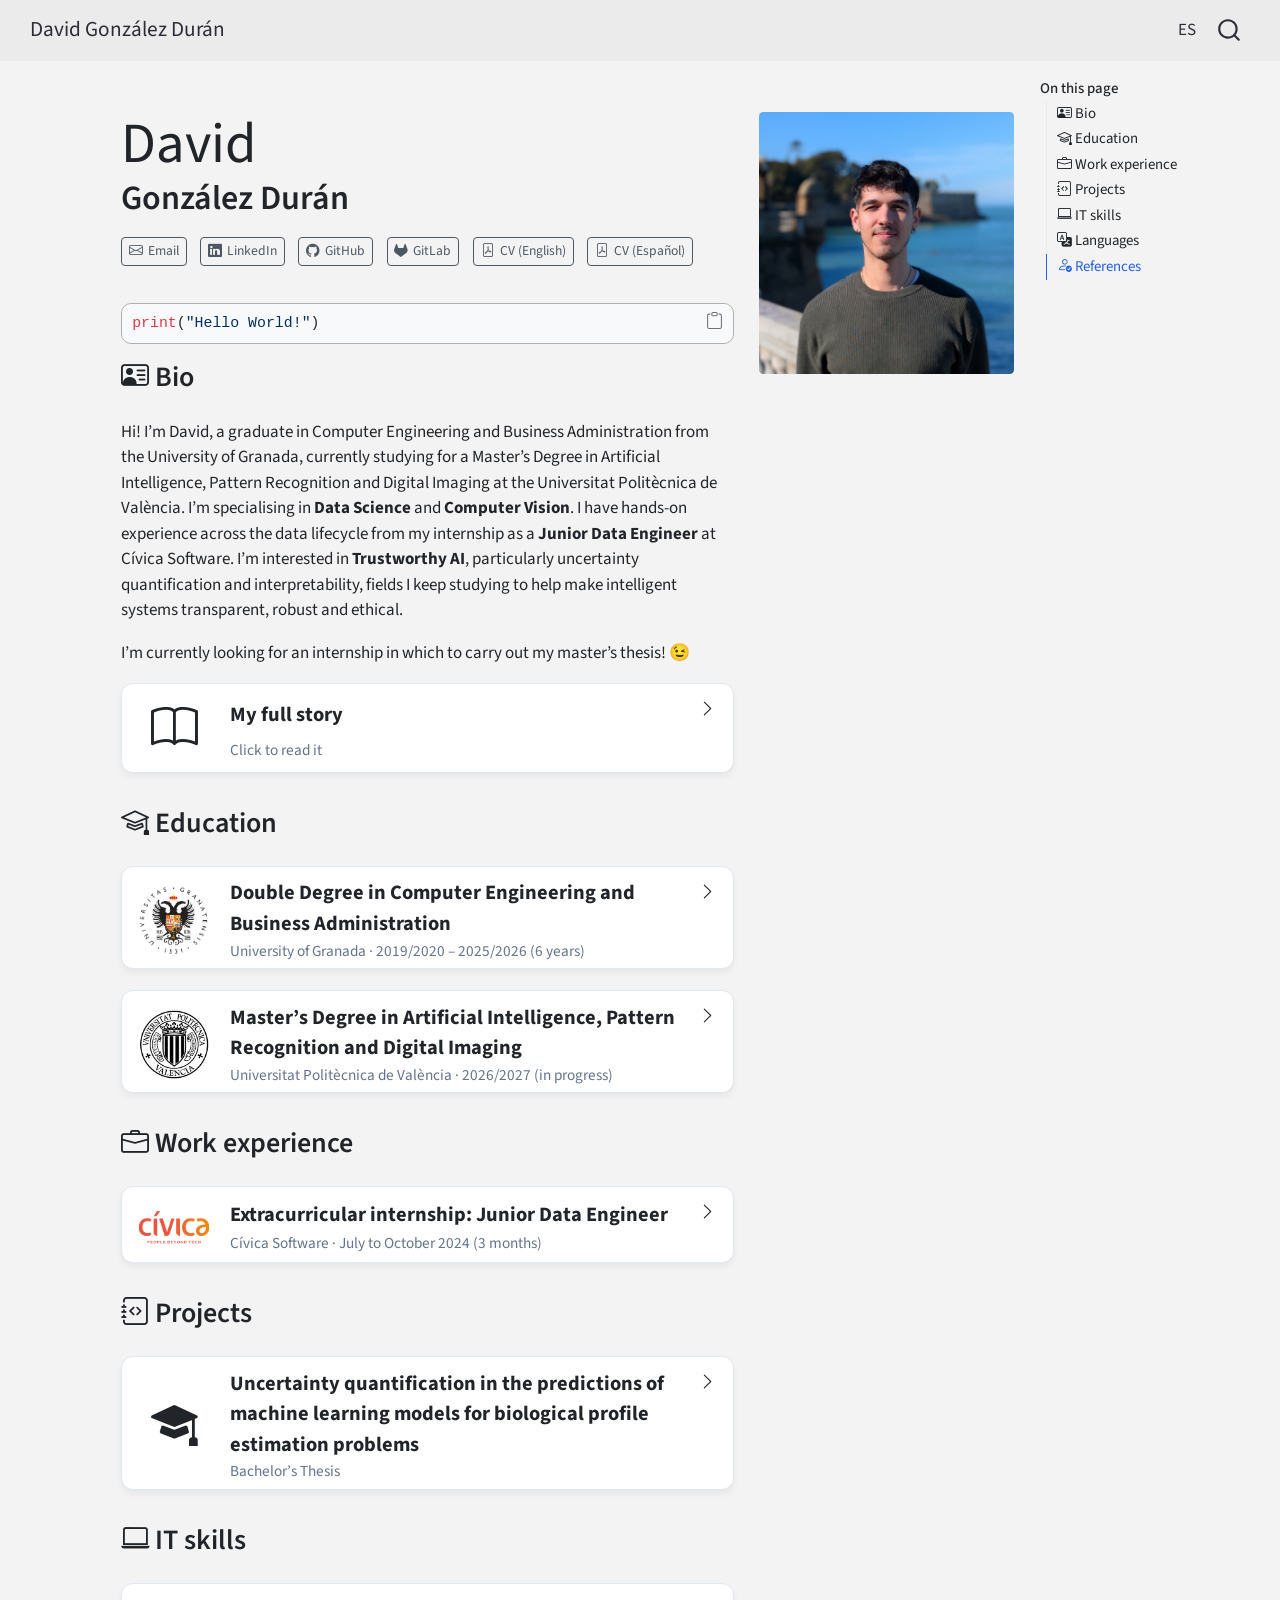
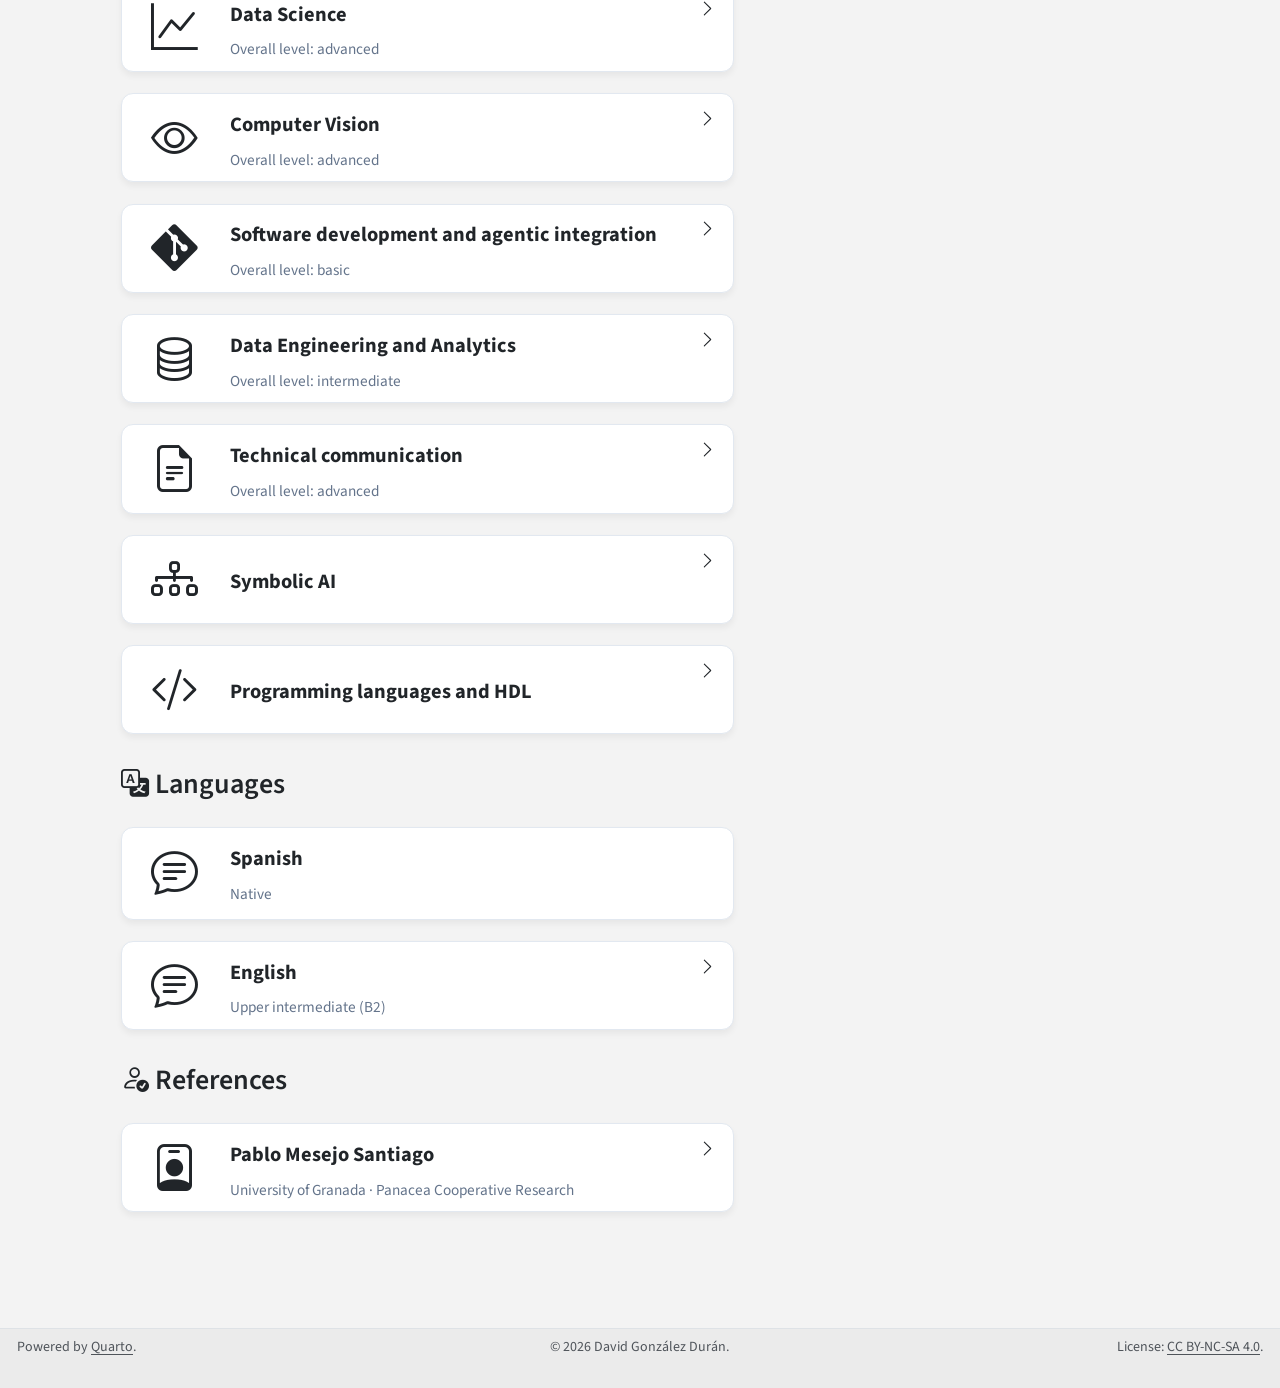
==== commit 7bbccb4f: "Built site for gh-pages" ====
--- a/en/index.html
+++ b/en/index.html
@@ -397,16 +397,16 @@
 <i class="callout-icon no-icon"></i>
 </div>
 <div class="callout-title-container flex-fill">
-<span class="screen-reader-only">Note</span><span class="bi bi-diagram-3 icono"></span> <span class="titulo">Symbolic AI</span>
+<span class="screen-reader-only">Note</span><span class="bi bi-git icono"></span> <span class="titulo">Software development and agentic integration</span> <span class="subtitulo">Overall level: basic</span>
 </div>
 <div class="callout-btn-toggle d-inline-block border-0 py-1 ps-1 pe-0 float-end"><i class="callout-toggle"></i></div>
 </div>
 <div id="callout-8" class="callout-8-contents callout-collapse collapse">
 <div class="callout-body-container callout-body">
 <ul>
-<li><strong>Heuristic search</strong>, implemented in <strong>Java</strong>.</li>
-<li><strong>Constraint satisfaction problems</strong> with <strong>MiniZinc</strong>.</li>
-<li><strong>Automated planning</strong> with <strong>PDDL</strong>.</li>
+<li><strong>Version control</strong>: regular use of <strong>Git</strong> and <strong>GitHub</strong> for collaborative development and code versioning.</li>
+<li><strong>Containers</strong>: basic experience with <strong>Docker</strong> to isolate personal environments.</li>
+<li><strong>Agentic development</strong>: using <strong>Claude Code</strong> and <strong>Codex</strong> as coding agents in my projects.</li>
 </ul>
 </div>
 </div>
@@ -459,15 +459,16 @@
 <i class="callout-icon no-icon"></i>
 </div>
 <div class="callout-title-container flex-fill">
-<span class="screen-reader-only">Note</span><span class="bi bi-git icono"></span> <span class="titulo">Software Engineering</span> <span class="subtitulo">Overall level: basic</span>
+<span class="screen-reader-only">Note</span><span class="bi bi-diagram-3 icono"></span> <span class="titulo">Symbolic AI</span>
 </div>
 <div class="callout-btn-toggle d-inline-block border-0 py-1 ps-1 pe-0 float-end"><i class="callout-toggle"></i></div>
 </div>
 <div id="callout-11" class="callout-11-contents callout-collapse collapse">
 <div class="callout-body-container callout-body">
 <ul>
-<li><strong>Version control</strong>: regular use of <strong>Git</strong> and <strong>GitHub</strong> for collaborative development and code versioning.</li>
-<li><strong>Containers</strong>: basic experience with <strong>Docker</strong> to isolate personal environments.</li>
+<li><strong>Heuristic search</strong>, implemented in <strong>Java</strong>.</li>
+<li><strong>Constraint satisfaction problems</strong> with <strong>MiniZinc</strong>.</li>
+<li><strong>Automated planning</strong> with <strong>PDDL</strong>.</li>
 </ul>
 </div>
 </div>
